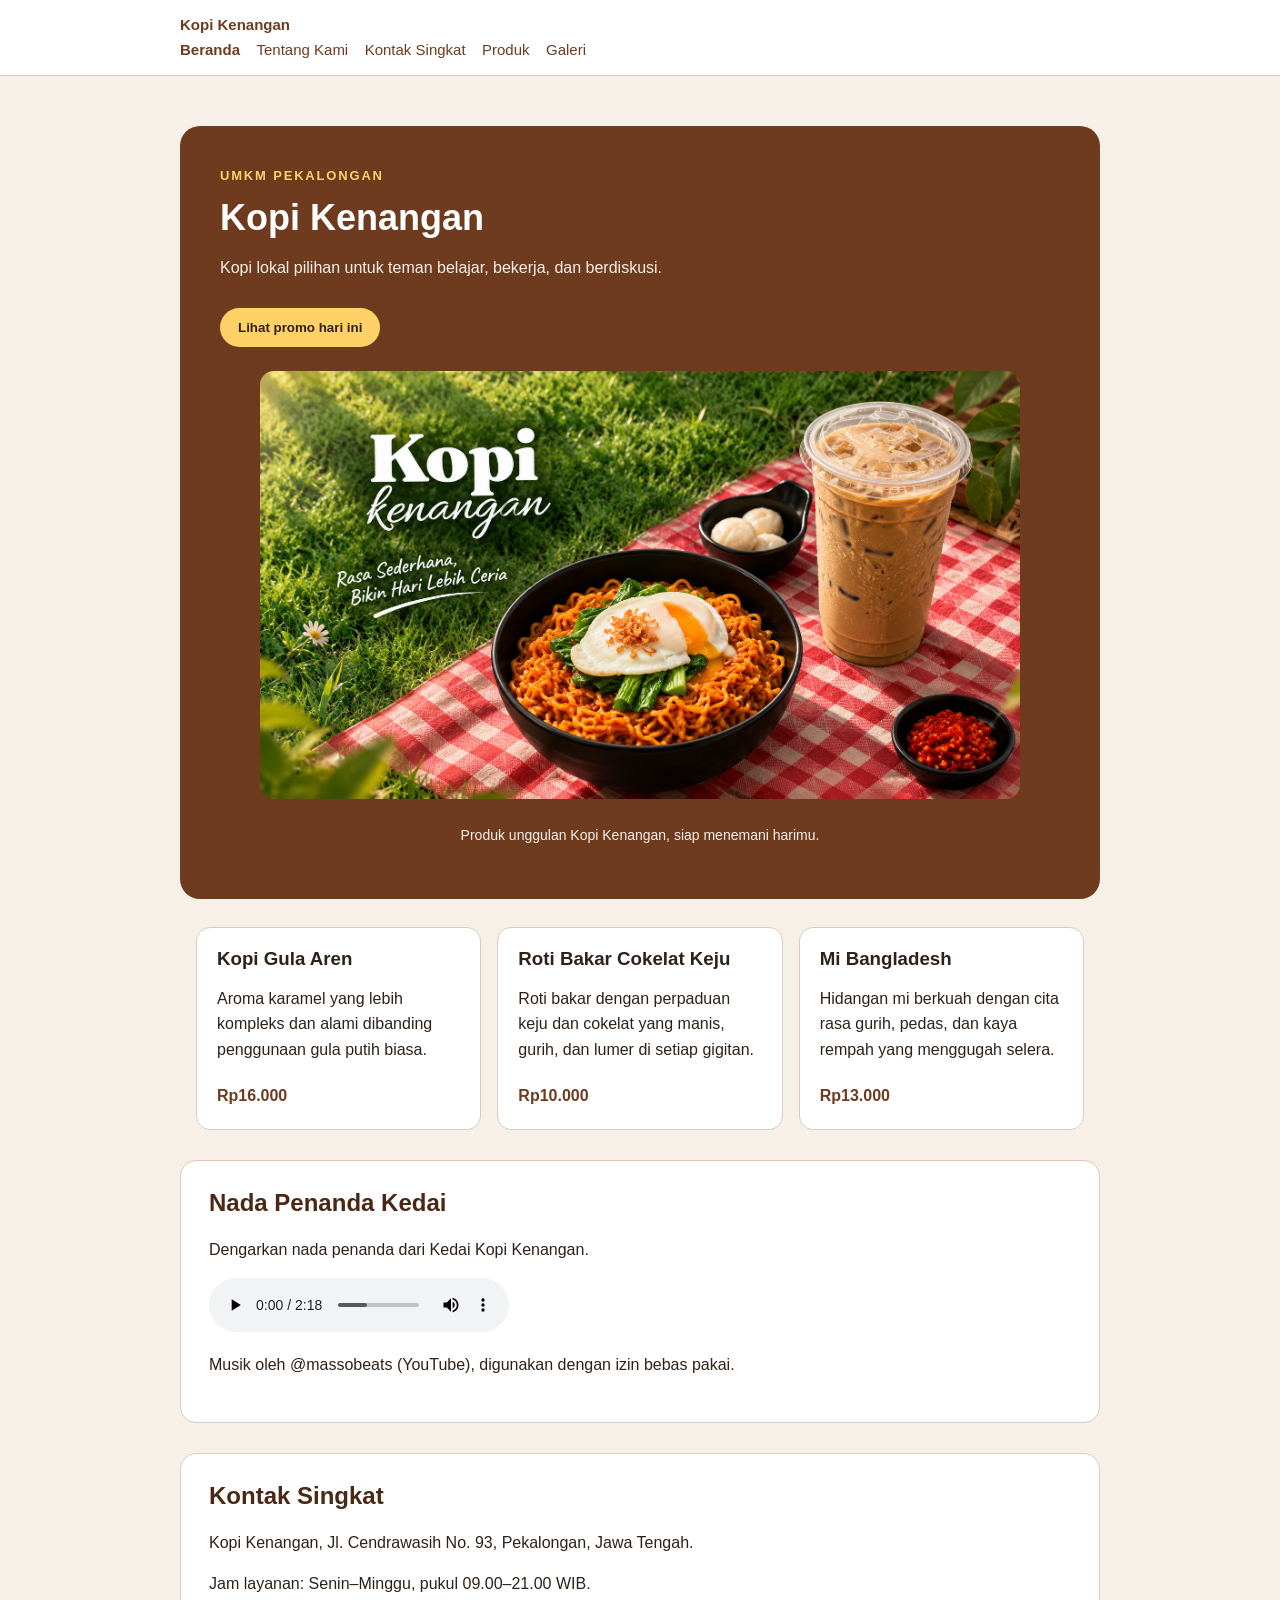
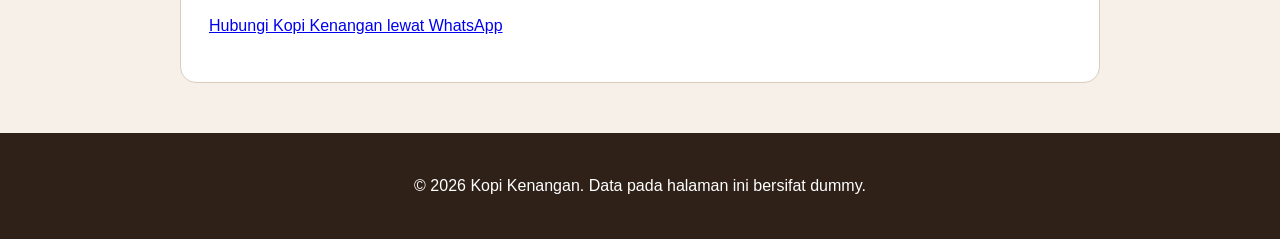
==== index.html @ 6d95e472 "update website" ====
<!DOCTYPE html>
<html lang="id">
<head>
    <meta charset="utf-8" />
    <meta name="viewport" content="width=device-width, initial-scale=1" />
    <title>Kopi Kenangan - Website UMKM</title>
    <link rel="stylesheet" href="css/style.css" />
</head>
<body>
    <a class="skip-link" href="#konten">Lewati ke konten utama</a>
    <header class="site-header">
        <nav class="nav" aria-label="Navigasi utama">
            <a class="brand" href="index.html">Kopi Kenangan</a>
            <ul>
                <li><a aria-current="page" href="index.html">Beranda</a></li>
                <li><a href="tentang.html">Tentang Kami</a></li>
                 <li><a href="#kontak">Kontak Singkat</a></li>
                <li><a href="produk.html">Produk</a></li>
                <li><a href="galeri.html">Galeri</a></li>
            </ul>
        </nav>
    </header>
    <main id="konten" class="page">
        <section class="hero" aria-labelledby="hero-title">
            <p class="eyebrow">UMKM Pekalongan</p>
            <h1 id="hero-title">Kopi Kenangan</h1>
            <p>Kopi lokal pilihan untuk teman belajar, bekerja, dan berdiskusi.</p>
            <button id="promoButton" type="button">Lihat promo hari ini</button>
            <figure>
                <img src="assets/images/etalase.png" alt="Mi Bangladesh dengan telur, kerupuk, dan es kopi Kenangan disajikan di atas tikar piknik" />
                <figcaption>Produk unggulan Kopi Kenangan, siap menemani harimu.</figcaption>
            </figure>
        </section>

        <div class="product-list">
            <article class="product-card">
                <h3>Kopi Gula Aren</h3>
                <p>Aroma karamel yang lebih kompleks dan alami dibanding penggunaan gula putih biasa.</p>
                <p class="price">Rp16.000</p>
            </article>
            <article class="product-card">
                <h3>Roti Bakar Cokelat Keju</h3>
                <p>Roti bakar dengan perpaduan keju dan cokelat yang manis, gurih, dan lumer di setiap gigitan.</p>
                <p class="price">Rp10.000</p>
            </article>
            <article class="product-card">
                <h3>Mi Bangladesh</h3>
                <p>Hidangan mi berkuah dengan cita rasa gurih, pedas, dan kaya rempah yang menggugah selera.</p>
                <p class="price">Rp13.000</p>
            </article>
        </div>
        <section aria-labelledby="audio-title">
    <h2 id="audio-title">Nada Penanda Kedai</h2>
    <p id="audio-note">Dengarkan nada penanda dari Kedai Kopi Kenangan.</p>
    <audio controls loop aria-describedby="audio-note">
        <source src="assets/audio/sound.mp3" type="audio/mpeg">
        Browser Anda tidak mendukung pemutar audio.
    </audio>
    <p class="audio-credit">Musik oleh @massobeats (YouTube), digunakan dengan izin bebas pakai.</p>
</section>

        <section id="kontak" aria-labelledby="kontak-title">
            <h2 id="kontak-title">Kontak Singkat</h2>
            <p>Kopi Kenangan, Jl. Cendrawasih No. 93, Pekalongan, Jawa Tengah.</p>
            <p>Jam layanan: Senin–Minggu, pukul 09.00–21.00 WIB.</p>
            <p>
                <a href="https://wa.me/6289508997130">Hubungi Kopi Kenangan lewat WhatsApp</a>
            </p>
        </section>
    </main>
    <footer class="site-footer">
        <p>&copy; 2026 Kopi Kenangan. Data pada halaman ini bersifat dummy.</p>
    </footer>
    <script src="js/script.js"></script>
</body>
</html>
---- css/style.css ----
body {
    margin: 0;
    color: #2f2118;
    background: #f6f0e8;
    font-family: Arial, sans-serif;
}

/* HEADER */
.site-header { padding: 16px 20px; background: white; border-bottom: 1px solid #dccbbc; }

.nav { max-width: 920px; margin: 0 auto; }

.brand { display: inline-block; margin-bottom: 8px; color: #4b2715; font-weight: 800; text-decoration: none; }

.nav ul { padding: 0; margin: 0; list-style: none; }

.nav li { display: inline-block; margin-right: 12px; }

.nav a {
    color: #6f3b1f;
    font-size: 15px;
    text-decoration: none;
    transition: color 0.2s ease;
}

.nav a:hover {
    text-decoration: underline;
}

.nav a[aria-current="page"] { font-weight: 800; }

/* KONTEN */
.page {
    max-width: 920px;
    margin: 0 auto;
    padding: 50px 24px;
}

/* JUDUL */
.eyebrow {
    margin: 0 0 10px;
    color: #6f3b1f;
    font-size: 13px;
    font-weight: 700;
    letter-spacing: 0.14em;
    text-transform: uppercase;
}

h1 {
    margin: 0 0 16px;
    color: #2f2118;
    font-size: 36px;
}

h2 {
    margin-top: 0;
    color: #4b2715;
    font-size: 24px;
}

p {
    line-height: 1.6;
}

/* GAMBAR */
.page img {
    display: block;
    width: 100%;
    max-width: 100%;
    height: auto;
    aspect-ratio: 16 / 9;
    object-fit: cover;
    object-position: center;
    margin: 28px 0;
    border-radius: 16px;
}

/* SECTION LANGSUNG DI DALAM .page (Nilai, Owner, Kontak Singkat, Kategori, Menu Baru, Daftar Harga)
   :not(.hero) supaya tidak menimpa section.hero yang butuh background coklat */
.page > section:not(.hero) {
    padding: 28px;
    margin-top: 30px;
    background: white;
    border: 1px solid #dccbbc;
    border-radius: 16px;
}

.page > section:not(.hero) ul {
    padding-left: 22px;
    margin-bottom: 0;
}

.page > section:not(.hero) li {
    margin-bottom: 10px;
}

/* TABEL PRODUK */
table {
    width: 100%;
    border-collapse: collapse;
    margin-top: 16px;
}

caption {
    margin-bottom: 10px;
    color: #6f3b1f;
    font-weight: 700;
    text-align: left;
}

th,
td {
    padding: 10px 12px;
    text-align: left;
    border-bottom: 1px solid #dccbbc;
}

thead th {
    color: #4b2715;
    font-size: 14px;
    text-transform: uppercase;
    letter-spacing: 0.04em;
}

tbody th {
    color: #2f2118;
    font-weight: 700;
}

/* SKIP LINK */
.skip-link { position: absolute; left: -9999px; padding: 8px 12px; color: white; background: #2f2118; }

.skip-link:focus { top: 8px; left: 8px; }

/* FOCUS */
a:focus-visible,
button:focus-visible { outline: 3px solid #2563eb; outline-offset: 3px; }

/* FOOTER */
.site-footer { padding: 24px 20px; color: white; text-align: center; background: #2f2118; }

/* PRODUK DI BERANDA */
.product-list {
    display: table;
    width: 100%;
    margin-top: 28px;
    border-spacing: 16px 0;
}

.product-card {
    position: relative;
    display: table-cell;
    width: 33%;
    vertical-align: top;
    padding: 20px 20px 50px;
    background: white;
    border: 1px solid #dccbbc;
    border-radius: 14px;
    transition: transform 0.2s ease, box-shadow 0.2s ease;
}

.product-card:hover {
    transform: translateY(-4px);
    box-shadow: 0 8px 16px rgba(0, 0, 0, 0.08);
}

.product-card h3 {
    margin: 0 0 8px;
}

.product-card .price {
    position: absolute;
    left: 20px;
    bottom: 20px;
    margin: 0;
    color: #6f3b1f;
    font-weight: 700;
}

/* GALERI */
.gallery-list {
    display: table;
    width: 100%;
    margin-top: 20px;
    border-spacing: 16px 0;
}

.media-card {
    display: table-cell;
    width: 50%;
    vertical-align: top;
    margin: 0;
    padding: 16px;
    background: white;
    border: 1px solid #dccbbc;
    border-radius: 14px;
}

.media-card img {
    margin: 0 0 12px;
}

.media-card figcaption {
    color: #4b2715;
    font-size: 14px;
    line-height: 1.5;
}

/* HERO */
.hero {
    padding: 40px;
    color: white;
    background: #6f3b1f;
    border-radius: 20px;
}

.hero .eyebrow {
    color: #ffd166;
}

.hero h1 {
    color: white;
}

.hero p {
    color: #f6f0e8;
}

.hero img {
    width: 100%;
    height: auto;
    margin-top: 24px;
    border-radius: 14px;
    object-fit: contain;
}

.hero figcaption {
    margin-top: 8px;
    color: #f6f0e8;
    font-size: 14px;
    text-align: center;
}

.hero button {
    margin-top: 12px;
    padding: 12px 18px;
    color: #2f2118;
    font-weight: 700;
    cursor: pointer;
    background: #ffd166;
    border: 0;
    border-radius: 999px;
    transition: background-color 0.2s ease, transform 0.15s ease;
}

.hero button:hover {
    background-color: #ffc233;
    transform: scale(1.03);
}
.table-wrap {
    overflow-x: auto;
}
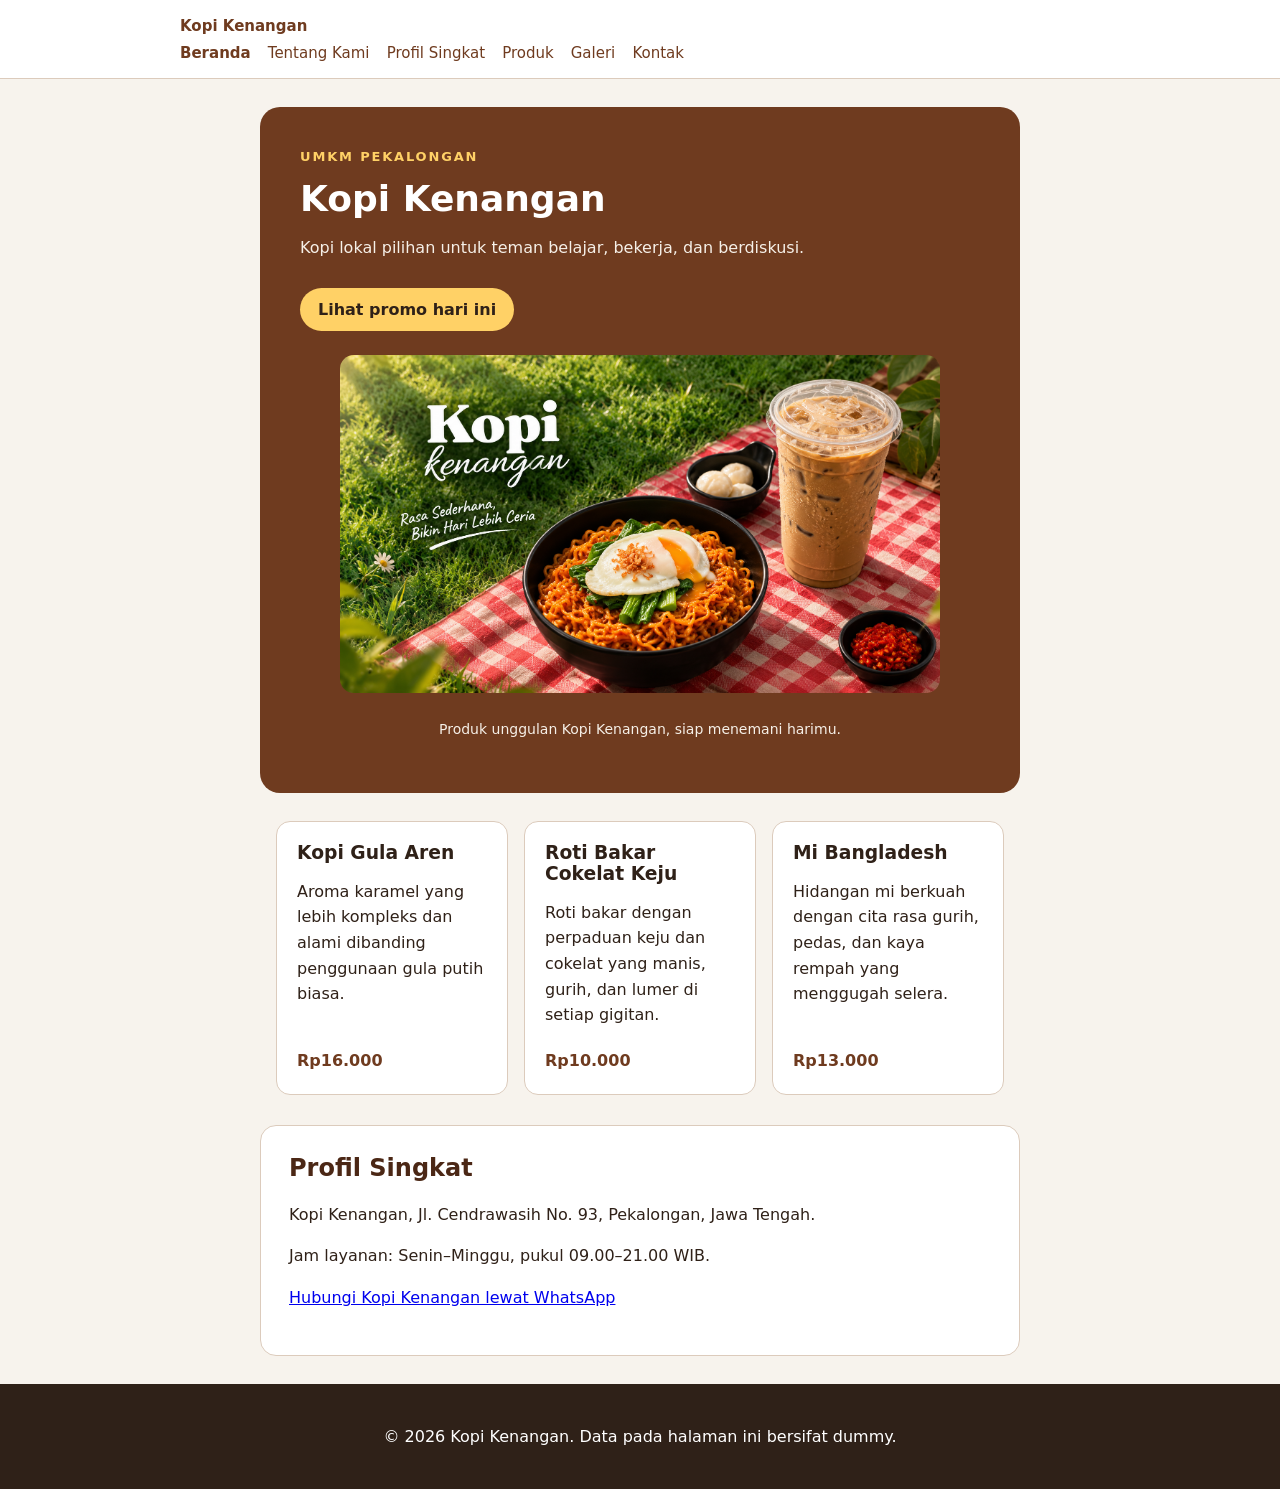
==== commit f8be9c37: "feat: tambah form kontak aksesibel dan preview" ====
--- a/index.html
+++ b/index.html
@@ -14,9 +14,10 @@
             <ul>
                 <li><a aria-current="page" href="index.html">Beranda</a></li>
                 <li><a href="tentang.html">Tentang Kami</a></li>
-                 <li><a href="#kontak">Kontak Singkat</a></li>
+                 <li><a href="#profil">Profil Singkat</a></li>
                 <li><a href="produk.html">Produk</a></li>
                 <li><a href="galeri.html">Galeri</a></li>
+                <li><a href="kontak.html">Kontak</a></li>
             </ul>
         </nav>
     </header>
@@ -49,18 +50,10 @@
                 <p class="price">Rp13.000</p>
             </article>
         </div>
-        <section aria-labelledby="audio-title">
-    <h2 id="audio-title">Nada Penanda Kedai</h2>
-    <p id="audio-note">Dengarkan nada penanda dari Kedai Kopi Kenangan.</p>
-    <audio controls loop aria-describedby="audio-note">
-        <source src="assets/audio/sound.mp3" type="audio/mpeg">
-        Browser Anda tidak mendukung pemutar audio.
-    </audio>
-    <p class="audio-credit">Musik oleh @massobeats (YouTube), digunakan dengan izin bebas pakai.</p>
-</section>
+        
 
-        <section id="kontak" aria-labelledby="kontak-title">
-            <h2 id="kontak-title">Kontak Singkat</h2>
+        <section id="profil" aria-labelledby="profil-title">
+            <h2 id="profil-title">Profil Singkat</h2>
             <p>Kopi Kenangan, Jl. Cendrawasih No. 93, Pekalongan, Jawa Tengah.</p>
             <p>Jam layanan: Senin–Minggu, pukul 09.00–21.00 WIB.</p>
             <p>
--- a/css/style.css
+++ b/css/style.css
@@ -259,4 +259,101 @@
 }
 .table-wrap {
     overflow-x: auto;
+}
+.field { margin-bottom: 16px; }
+.field label { display: block; margin-bottom: 6px; }
+fieldset { margin: 0 0 16px; }
+#preview-form { padding: 16px; white-space: pre-wrap; background: white; border: 1px solid #dccbbc; }
+body {
+  margin: 0;
+  background: #f7f3ed;
+  color: #2f2118;
+  font-family: system-ui, -apple-system, BlinkMacSystemFont, "Segoe UI", sans-serif;
+}
+
+.page {
+  max-width: 760px;
+  margin: 0 auto;
+  padding: 28px 20px;
+}
+
+#form-kontak {
+  background-color: #ffffff;
+  border: 1px solid #e0d5c7;
+  border-radius: 12px;
+  padding: 24px;
+  max-width: 640px;
+}
+
+
+.field input,
+.field select,
+.field textarea {
+  border: 1px solid #c9b8a3;
+  border-radius: 8px;
+  padding: 8px 12px;
+  width: 100%;
+  box-sizing: border-box;
+}
+
+fieldset {
+  border: 1px solid #c9b8a3;
+  border-radius: 8px;
+  padding: 16px;
+  margin-bottom: 16px;
+}
+
+legend {
+  padding: 0 8px;
+  font-weight: bold;
+  color: #6b3f21;
+}
+
+
+section[aria-labelledby="preview-title"] {
+  background-color: #ffffff;
+  border: 1px solid #e0d5c7;
+  border-radius: 12px;
+  padding: 24px;
+  margin-top: 24px;
+  max-width: 640px;
+}
+
+form,
+pre {
+  background: white;
+  border: 1px solid #ead8c3;
+  border-radius: 16px;
+  padding: 18px;
+}
+
+.field {
+  display: grid;
+  gap: 6px;
+  margin-bottom: 14px;
+}
+
+label,
+legend {
+  font-weight: 700;
+}
+
+input,
+select,
+textarea,
+button {
+  font: inherit;
+  padding: 10px;
+}
+
+fieldset {
+  display: grid;
+  gap: 8px;
+  margin: 0 0 14px;
+  border: 1px solid #ead8c3;
+  border-radius: 12px;
+}
+
+button {
+  cursor: pointer;
 }
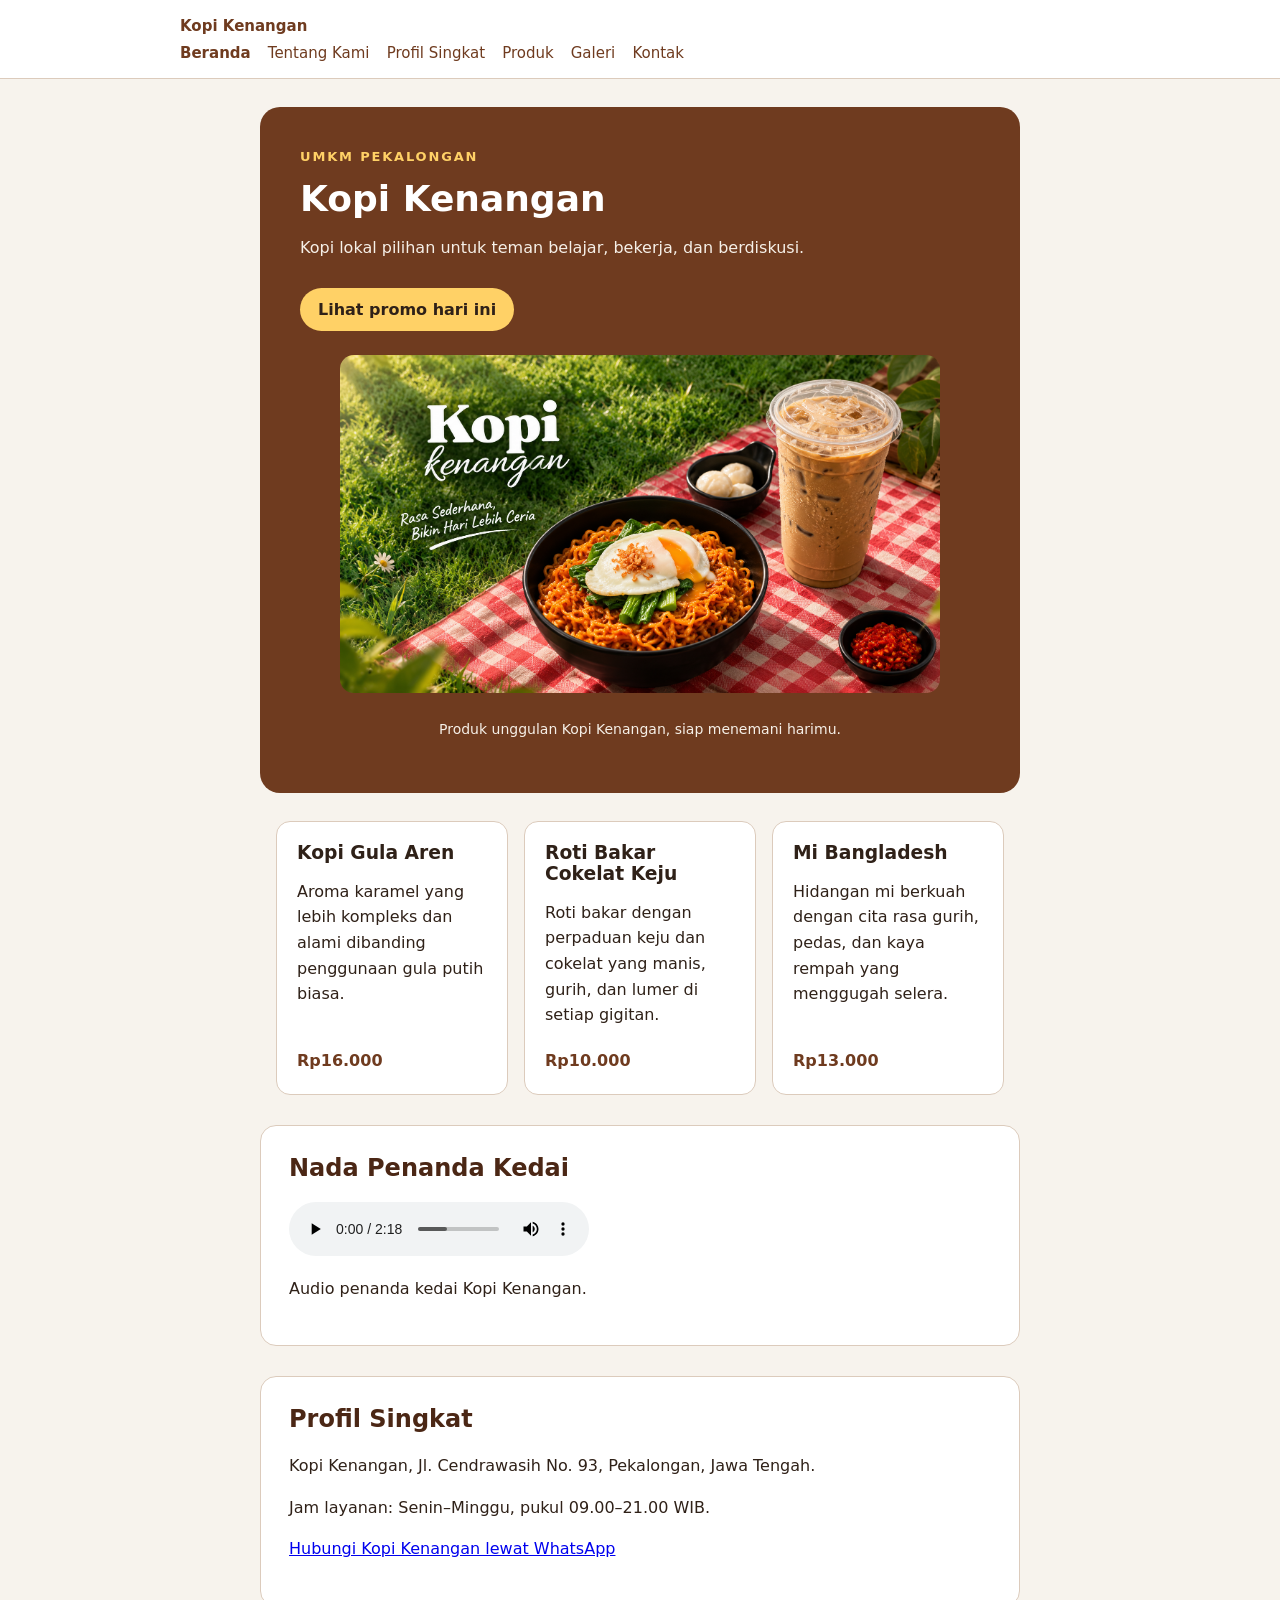
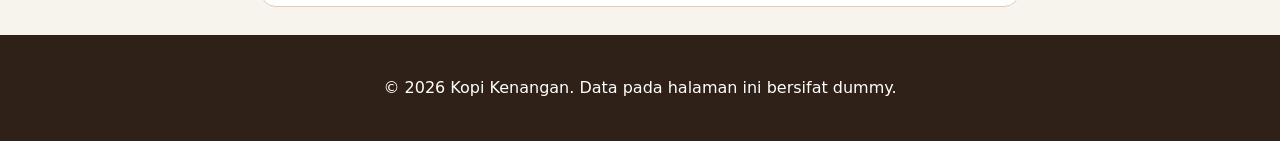
==== commit d7ecdbf0: "P04: tambah field WhatsApp, fieldset waktu kontak, dan preview form kontak" ====
--- a/index.html
+++ b/index.html
@@ -51,6 +51,15 @@
             </article>
         </div>
         
+        <section aria-labelledby="audio-title">
+  <h2 id="audio-title">Nada Penanda Kedai</h2>
+
+  <audio controls aria-describedby="audio-note">
+    <source src="assets/audio/sound.mp3" type="audio/mpeg">
+  </audio>
+
+  <p id="audio-note">Audio penanda kedai Kopi Kenangan.</p>
+</section>
 
         <section id="profil" aria-labelledby="profil-title">
             <h2 id="profil-title">Profil Singkat</h2>
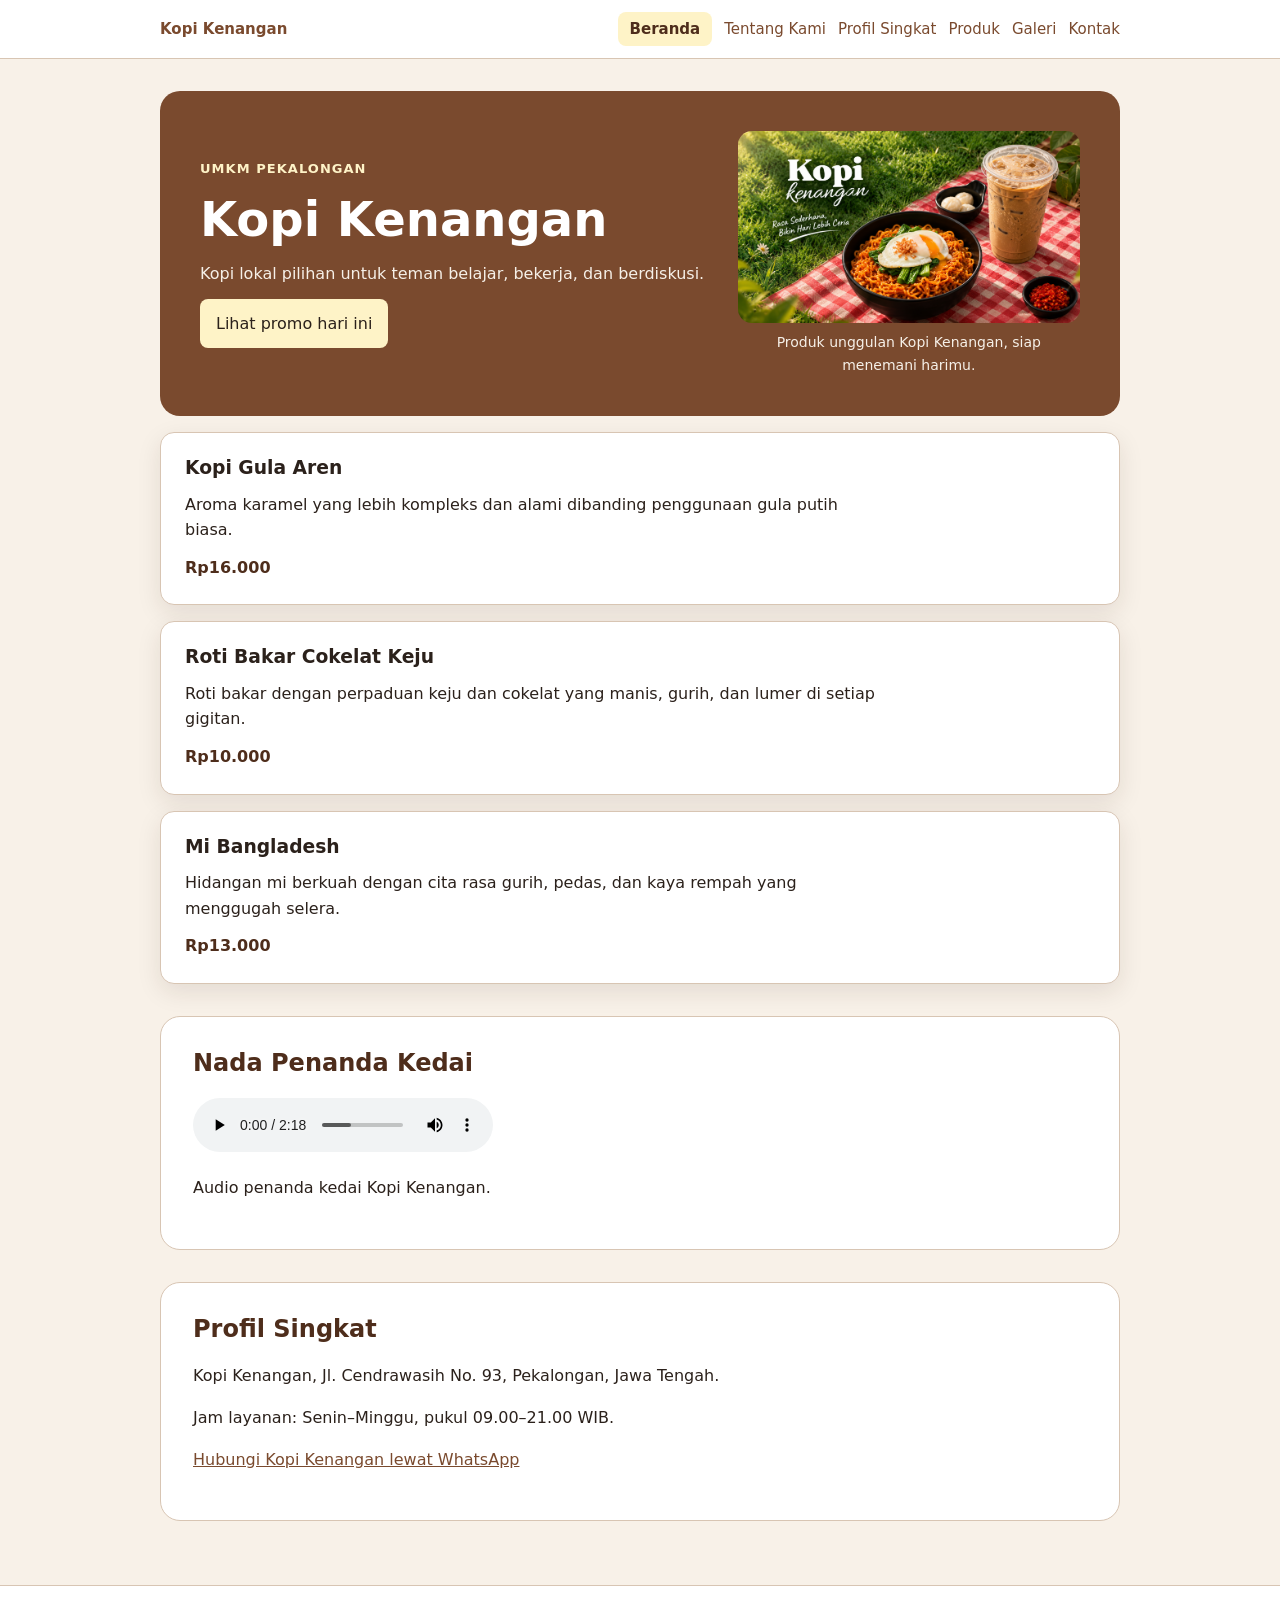
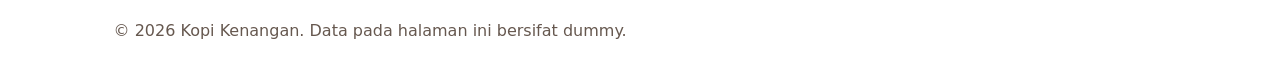
==== commit 0129ff44: "feat: bangun layout flexbox dan grid" ====
--- a/index.html
+++ b/index.html
@@ -22,16 +22,18 @@
         </nav>
     </header>
     <main id="konten" class="page">
-        <section class="hero" aria-labelledby="hero-title">
-            <p class="eyebrow">UMKM Pekalongan</p>
-            <h1 id="hero-title">Kopi Kenangan</h1>
-            <p>Kopi lokal pilihan untuk teman belajar, bekerja, dan berdiskusi.</p>
-            <button id="promoButton" type="button">Lihat promo hari ini</button>
-            <figure>
-                <img src="assets/images/etalase.png" alt="Mi Bangladesh dengan telur, kerupuk, dan es kopi Kenangan disajikan di atas tikar piknik" />
-                <figcaption>Produk unggulan Kopi Kenangan, siap menemani harimu.</figcaption>
-            </figure>
-        </section>
+       <section class="hero" aria-labelledby="hero-title">
+    <div class="hero-content">
+        <p class="eyebrow">UMKM Pekalongan</p>
+        <h1 id="hero-title">Kopi Kenangan</h1>
+        <p>Kopi lokal pilihan untuk teman belajar, bekerja, dan berdiskusi.</p>
+        <button id="promoButton" type="button">Lihat promo hari ini</button>
+    </div>
+    <figure class="hero-figure">
+        <img src="assets/images/etalase.png" alt="Mi Bangladesh dengan telur, kerupuk, dan es kopi Kenangan disajikan di atas tikar piknik" />
+        <figcaption>Produk unggulan Kopi Kenangan, siap menemani harimu.</figcaption>
+    </figure>
+</section>
 
         <div class="product-list">
             <article class="product-card">
--- a/css/style.css
+++ b/css/style.css
@@ -1,341 +1,506 @@
+:root {
+  --color-primary: #7a4a2e;
+  --color-primary-strong: #4e2d1b;
+  --color-text: #2b211b;
+  --color-muted: #66584f;
+  --color-surface: #ffffff;
+  --color-surface-soft: #f8f1e8;
+  --color-border: #d8c5b3;
+  --color-focus: #1459c7;
+  --color-accent: #fef3c7;
+  --color-accent-strong: #fde68a;
+
+  --space-1: 0.5rem;
+  --space-2: 0.75rem;
+  --space-3: 1rem;
+  --space-4: 1.5rem;
+  --space-5: 2rem;
+  --space-6: 2.5rem;
+
+  --radius-sm: 0.5rem;
+  --radius-md: 0.875rem;
+  --radius-lg: 1.25rem;
+
+  --shadow-card: 0 0.5rem 1.5rem rgb(47 33 24 / 0.1);
+}
+
+*,
+*::before,
+*::after {
+  box-sizing: border-box;
+}
+
+html {
+  color-scheme: light;
+}
+
 body {
-    margin: 0;
-    color: #2f2118;
-    background: #f6f0e8;
-    font-family: Arial, sans-serif;
-}
-
-/* HEADER */
-.site-header { padding: 16px 20px; background: white; border-bottom: 1px solid #dccbbc; }
-
-.nav { max-width: 920px; margin: 0 auto; }
-
-.brand { display: inline-block; margin-bottom: 8px; color: #4b2715; font-weight: 800; text-decoration: none; }
-
-.nav ul { padding: 0; margin: 0; list-style: none; }
-
-.nav li { display: inline-block; margin-right: 12px; }
+  margin: 0;
+  color: var(--color-text);
+  background: var(--color-surface-soft);
+  font-family: system-ui, -apple-system, BlinkMacSystemFont, "Segoe UI", sans-serif;
+  font-size: 1rem;
+  line-height: 1.6;
+}
+
+img {
+  max-width: 100%;
+  height: auto;
+}
+
+a {
+  color: var(--color-primary);
+}
+
+a:hover {
+  color: var(--color-primary-strong);
+}
+
+.site-header,
+.site-footer {
+  padding: var(--space-3) var(--space-4);
+  background: var(--color-surface);
+  border-bottom: 1px solid var(--color-border);
+}
+
+.site-footer {
+  margin-top: var(--space-5);
+  color: var(--color-muted);
+  text-align: center;
+  border-top: 1px solid var(--color-border);
+  border-bottom: 0;
+}
+
+.nav,
+.page {
+  width: min(100% - 2rem, 60rem);
+  margin-inline: auto;
+}
+
+/* ===== P06 Flexbox 1: navigasi (brand + daftar tautan) ===== */
+.nav {
+  display: flex;
+  gap: var(--space-3);
+  align-items: center;
+  justify-content: space-between;
+}
+
+.brand {
+  display: inline-block;
+  margin-bottom: 0;
+  color: var(--color-text);
+  font-weight: 800;
+  text-decoration: none;
+}
+
+/* ===== P06 Flexbox 2: daftar tautan navigasi ===== */
+.nav ul {
+  display: flex;
+  gap: var(--space-2);
+  flex-wrap: wrap;
+  padding: 0;
+  margin: 0;
+  list-style: none;
+}
+
+.nav li {
+  margin: 0;
+}
 
 .nav a {
-    color: #6f3b1f;
-    font-size: 15px;
-    text-decoration: none;
-    transition: color 0.2s ease;
+  color: var(--color-primary);
+  font-size: 15px;
+  text-decoration: none;
 }
 
 .nav a:hover {
-    text-decoration: underline;
-}
-
-.nav a[aria-current="page"] { font-weight: 800; }
-
-/* KONTEN */
+  text-decoration: underline;
+}
+
+.nav a[aria-current="page"] {
+  padding: var(--space-1) var(--space-2);
+  color: var(--color-primary-strong);
+  font-weight: 700;
+  text-decoration: none;
+  background: var(--color-accent);
+  border-radius: var(--radius-sm);
+}
+
 .page {
-    max-width: 920px;
-    margin: 0 auto;
-    padding: 50px 24px;
-}
-
-/* JUDUL */
+  padding-block: var(--space-5);
+}
+
+/* ===== P06 Grid: hero (teks + gambar) ===== */
+.hero {
+  display: grid;
+  grid-template-columns: 1.2fr 0.8fr;
+  gap: var(--space-4);
+  align-items: center;
+  padding: var(--space-6);
+  color: var(--color-surface);
+  background: var(--color-primary);
+  border-radius: var(--radius-lg);
+}
+
+/* ===== P06 Flexbox 3: isi teks hero ===== */
+.hero-content {
+  display: flex;
+  flex-direction: column;
+  align-items: flex-start;
+  gap: var(--space-2);
+}
+
+/* hero tanpa gambar: teks memenuhi lebar */
+.hero-content:only-child {
+  grid-column: 1 / -1;
+}
+
+.hero-image {
+  width: 100%;
+  border-radius: var(--radius-md);
+}
+
+h1,
+h2,
+h3 {
+  line-height: 1.2;
+  text-wrap: balance;
+}
+
+h1 {
+  margin: 0 0 16px;
+  color: var(--color-text);
+  font-size: clamp(2rem, 6vw, 3rem);
+}
+
+h2 {
+  margin-top: 0;
+  color: var(--color-primary-strong);
+  font-size: 24px;
+}
+
+p,
+li {
+  max-width: 68ch;
+}
+
+p {
+  line-height: 1.6;
+}
+
 .eyebrow {
-    margin: 0 0 10px;
-    color: #6f3b1f;
-    font-size: 13px;
-    font-weight: 700;
-    letter-spacing: 0.14em;
-    text-transform: uppercase;
-}
-
-h1 {
-    margin: 0 0 16px;
-    color: #2f2118;
-    font-size: 36px;
-}
-
-h2 {
-    margin-top: 0;
-    color: #4b2715;
-    font-size: 24px;
-}
-
-p {
-    line-height: 1.6;
-}
-
-/* GAMBAR */
+  margin: 0 0 10px;
+  color: var(--color-primary);
+  font-size: 13px;
+  font-weight: 800;
+  letter-spacing: 0.08em;
+  text-transform: uppercase;
+}
+
+.hero .eyebrow {
+  color: #fef3c7;
+}
+
+.hero h1 {
+  margin: 0;
+  color: var(--color-surface);
+}
+
+.hero p {
+  margin: 0;
+  color: #f6f0e8;
+}
+
 .page img {
-    display: block;
-    width: 100%;
-    max-width: 100%;
-    height: auto;
-    aspect-ratio: 16 / 9;
-    object-fit: cover;
-    object-position: center;
-    margin: 28px 0;
-    border-radius: 16px;
-}
-
-/* SECTION LANGSUNG DI DALAM .page (Nilai, Owner, Kontak Singkat, Kategori, Menu Baru, Daftar Harga)
-   :not(.hero) supaya tidak menimpa section.hero yang butuh background coklat */
+  display: block;
+  width: 100%;
+  max-width: 100%;
+  height: auto;
+  aspect-ratio: 16 / 9;
+  object-fit: cover;
+  object-position: center;
+  margin: 28px 0;
+  border-radius: 16px;
+}
+
+.hero img {
+  width: 100%;
+  height: auto;
+  margin: 0; /* jarak diatur gap Grid */
+  aspect-ratio: auto;
+  border-radius: 14px;
+  object-fit: contain;
+}
+
+.hero figure {
+  margin: 0;
+  align-self: center;
+}
+
+.hero figcaption {
+  margin-top: 8px;
+  color: #f6f0e8;
+  font-size: 14px;
+  text-align: center;
+}
+
 .page > section:not(.hero) {
-    padding: 28px;
-    margin-top: 30px;
-    background: white;
-    border: 1px solid #dccbbc;
-    border-radius: 16px;
+  padding: var(--space-5);
+  margin-top: var(--space-5);
+  background: var(--color-surface);
+  border: 1px solid var(--color-border);
+  border-radius: var(--radius-lg);
 }
 
 .page > section:not(.hero) ul {
-    padding-left: 22px;
-    margin-bottom: 0;
+  padding-left: 22px;
+  margin-bottom: 0;
 }
 
 .page > section:not(.hero) li {
-    margin-bottom: 10px;
-}
-
-/* TABEL PRODUK */
+  margin-bottom: 10px;
+}
+
+.product-card,
+.media-card,
+table,
+form {
+  margin-block: var(--space-3);
+  padding: var(--space-3);
+  background: var(--color-surface);
+  border: 1px solid var(--color-border);
+  border-radius: var(--radius-md);
+  box-shadow: var(--shadow-card);
+}
+
+figure {
+  margin-inline: 0;
+}
+
+figcaption,
+caption {
+  color: var(--color-muted);
+}
+
 table {
-    width: 100%;
-    border-collapse: collapse;
-    margin-top: 16px;
+  width: 100%;
+  border-collapse: collapse;
+  border-radius: 0;
 }
 
 caption {
-    margin-bottom: 10px;
-    color: #6f3b1f;
-    font-weight: 700;
-    text-align: left;
+  margin-bottom: var(--space-2);
+  font-weight: 700;
+  text-align: left;
 }
 
 th,
 td {
-    padding: 10px 12px;
-    text-align: left;
-    border-bottom: 1px solid #dccbbc;
-}
-
-thead th {
-    color: #4b2715;
-    font-size: 14px;
-    text-transform: uppercase;
-    letter-spacing: 0.04em;
-}
-
-tbody th {
-    color: #2f2118;
-    font-weight: 700;
-}
-
-/* SKIP LINK */
-.skip-link { position: absolute; left: -9999px; padding: 8px 12px; color: white; background: #2f2118; }
-
-.skip-link:focus { top: 8px; left: 8px; }
-
-/* FOCUS */
-a:focus-visible,
-button:focus-visible { outline: 3px solid #2563eb; outline-offset: 3px; }
-
-/* FOOTER */
-.site-footer { padding: 24px 20px; color: white; text-align: center; background: #2f2118; }
-
-/* PRODUK DI BERANDA */
-.product-list {
-    display: table;
-    width: 100%;
-    margin-top: 28px;
-    border-spacing: 16px 0;
-}
-
+  padding: var(--space-2);
+  text-align: left;
+  border: 1px solid var(--color-border);
+}
+
+th {
+  background: var(--color-surface-soft);
+}
+
+/* ===== P06 Grid: kartu produk dan galeri ===== */
+.product-grid,
+.gallery-grid {
+  display: grid;
+  grid-template-columns: repeat(3, minmax(0, 1fr));
+  gap: var(--space-3);
+  margin-top: var(--space-4);
+}
+
+.gallery-grid {
+  grid-template-columns: repeat(2, minmax(0, 1fr));
+}
+
+/* spacing antar kartu hanya dari gap */
+.product-grid .product-card,
+.gallery-grid .media-card {
+  margin-block: 0;
+}
+
+/* ===== P06 Flexbox 4: isi kartu produk ===== */
 .product-card {
-    position: relative;
-    display: table-cell;
-    width: 33%;
-    vertical-align: top;
-    padding: 20px 20px 50px;
-    background: white;
-    border: 1px solid #dccbbc;
-    border-radius: 14px;
-    transition: transform 0.2s ease, box-shadow 0.2s ease;
-}
-
-.product-card:hover {
-    transform: translateY(-4px);
-    box-shadow: 0 8px 16px rgba(0, 0, 0, 0.08);
-}
-
-.product-card h3 {
-    margin: 0 0 8px;
+  display: flex;
+  flex-direction: column;
+  gap: var(--space-2);
+  padding: var(--space-4);
+}
+
+.product-card h3,
+.product-card p {
+  margin: 0;
 }
 
 .product-card .price {
-    position: absolute;
-    left: 20px;
-    bottom: 20px;
-    margin: 0;
-    color: #6f3b1f;
-    font-weight: 700;
-}
-
-/* GALERI */
-.gallery-list {
-    display: table;
-    width: 100%;
-    margin-top: 20px;
-    border-spacing: 16px 0;
+  margin-top: auto;
+}
+
+.price {
+  color: var(--color-primary-strong);
+  font-weight: 800;
+}
+
+/* Badge: cukup flex item, tanpa positioning */
+.product-badge {
+  align-self: flex-start;
+  padding: 0.25rem var(--space-2);
+  color: var(--color-primary-strong);
+  font-size: 0.875rem;
+  font-weight: 800;
+  background: var(--color-accent);
+  border-radius: 999px;
+}
+
+/* ===== P06 Flexbox 5: tombol/tautan di kartu ===== */
+.card-actions {
+  display: flex;
+  gap: var(--space-2);
+  align-items: center;
+  flex-wrap: wrap;
+  margin-top: auto;
+}
+
+/* ===== P06 Flexbox 6: aksi form ===== */
+.form-actions {
+  display: flex;
+  flex-wrap: wrap;
+  gap: var(--space-2);
+  align-items: center;
 }
 
 .media-card {
-    display: table-cell;
-    width: 50%;
-    vertical-align: top;
-    margin: 0;
-    padding: 16px;
-    background: white;
-    border: 1px solid #dccbbc;
-    border-radius: 14px;
+  padding: var(--space-3);
 }
 
 .media-card img {
-    margin: 0 0 12px;
+  margin: 0 0 var(--space-2);
 }
 
 .media-card figcaption {
-    color: #4b2715;
-    font-size: 14px;
-    line-height: 1.5;
-}
-
-/* HERO */
-.hero {
-    padding: 40px;
-    color: white;
-    background: #6f3b1f;
-    border-radius: 20px;
-}
-
-.hero .eyebrow {
-    color: #ffd166;
-}
-
-.hero h1 {
-    color: white;
-}
-
-.hero p {
-    color: #f6f0e8;
-}
-
-.hero img {
-    width: 100%;
-    height: auto;
-    margin-top: 24px;
-    border-radius: 14px;
-    object-fit: contain;
-}
-
-.hero figcaption {
-    margin-top: 8px;
-    color: #f6f0e8;
-    font-size: 14px;
-    text-align: center;
+  font-size: 14px;
+  line-height: 1.5;
+}
+
+.button,
+button {
+  display: inline-block;
+  padding: var(--space-2) var(--space-3);
+  color: var(--color-surface);
+  font: inherit;
+  font-weight: 700;
+  text-decoration: none;
+  cursor: pointer;
+  background: var(--color-primary);
+  border: 0;
+  border-radius: var(--radius-sm);
+}
+
+.button:hover,
+button:hover {
+  color: var(--color-surface);
+  background: var(--color-primary-strong);
 }
 
 .hero button {
-    margin-top: 12px;
-    padding: 12px 18px;
-    color: #2f2118;
-    font-weight: 700;
-    cursor: pointer;
-    background: #ffd166;
-    border: 0;
-    border-radius: 999px;
-    transition: background-color 0.2s ease, transform 0.15s ease;
+  color: var(--color-text);
+  background: var(--color-accent);
 }
 
 .hero button:hover {
-    background-color: #ffc233;
-    transform: scale(1.03);
-}
+  color: var(--color-text);
+  background: var(--color-accent-strong);
+}
+
 .table-wrap {
-    overflow-x: auto;
-}
-.field { margin-bottom: 16px; }
-.field label { display: block; margin-bottom: 6px; }
-fieldset { margin: 0 0 16px; }
-#preview-form { padding: 16px; white-space: pre-wrap; background: white; border: 1px solid #dccbbc; }
-body {
-  margin: 0;
-  background: #f7f3ed;
-  color: #2f2118;
-  font-family: system-ui, -apple-system, BlinkMacSystemFont, "Segoe UI", sans-serif;
-}
-
-.page {
-  max-width: 760px;
-  margin: 0 auto;
-  padding: 28px 20px;
-}
-
-#form-kontak {
-  background-color: #ffffff;
-  border: 1px solid #e0d5c7;
-  border-radius: 12px;
-  padding: 24px;
-  max-width: 640px;
-}
-
+  overflow-x: auto;
+}
+
+.skip-link {
+  position: absolute;
+  top: -5rem;
+  left: var(--space-3);
+  padding: var(--space-2) var(--space-3);
+  color: var(--color-surface);
+  background: var(--color-text);
+}
+
+.skip-link:focus {
+  top: var(--space-3);
+}
+
+:focus-visible {
+  outline: 3px solid var(--color-focus);
+  outline-offset: 3px;
+}
+
+.field {
+  margin-bottom: var(--space-3);
+}
+
+.field label,
+legend {
+  display: block;
+  margin-bottom: var(--space-1);
+  font-weight: 700;
+}
 
 .field input,
 .field select,
 .field textarea {
-  border: 1px solid #c9b8a3;
-  border-radius: 8px;
-  padding: 8px 12px;
   width: 100%;
-  box-sizing: border-box;
+  padding: var(--space-2);
+  color: inherit;
+  font: inherit;
+  background: var(--color-surface);
+  border: 1px solid var(--color-border);
+  border-radius: var(--radius-sm);
+}
+
+input[type="radio"],
+input[type="checkbox"] {
+  width: auto;
 }
 
 fieldset {
-  border: 1px solid #c9b8a3;
-  border-radius: 8px;
-  padding: 16px;
-  margin-bottom: 16px;
-}
-
-legend {
-  padding: 0 8px;
-  font-weight: bold;
-  color: #6b3f21;
-}
-
+  margin: 0 0 var(--space-3);
+  padding: var(--space-3);
+  border: 1px solid var(--color-border);
+  border-radius: var(--radius-sm);
+}
+
+audio {
+  max-width: 100%;
+}
+
+#preview-form {
+  padding: var(--space-3);
+  white-space: pre-wrap;
+  background: var(--color-surface);
+  border: 1px solid var(--color-border);
+  border-radius: var(--radius-sm);
+}
+
+#form-kontak {
+  max-width: 640px;
+  padding: var(--space-4);
+  background: var(--color-surface);
+  border: 1px solid var(--color-border);
+  border-radius: var(--radius-md);
+}
 
 section[aria-labelledby="preview-title"] {
-  background-color: #ffffff;
-  border: 1px solid #e0d5c7;
-  border-radius: 12px;
-  padding: 24px;
-  margin-top: 24px;
   max-width: 640px;
-}
-
-form,
-pre {
-  background: white;
-  border: 1px solid #ead8c3;
-  border-radius: 16px;
-  padding: 18px;
-}
-
-.field {
-  display: grid;
-  gap: 6px;
-  margin-bottom: 14px;
-}
-
-label,
-legend {
-  font-weight: 700;
+  padding: var(--space-4);
+  margin-top: var(--space-4);
+  background: var(--color-surface);
+  border: 1px solid var(--color-border);
+  border-radius: var(--radius-md);
 }
 
 input,
@@ -343,17 +508,11 @@
 textarea,
 button {
   font: inherit;
-  padding: 10px;
-}
-
-fieldset {
-  display: grid;
-  gap: 8px;
-  margin: 0 0 14px;
-  border: 1px solid #ead8c3;
-  border-radius: 12px;
-}
-
-button {
-  cursor: pointer;
+}
+
+pre {
+  padding: 18px;
+  background: var(--color-surface);
+  border: 1px solid var(--color-border);
+  border-radius: var(--radius-md);
 }
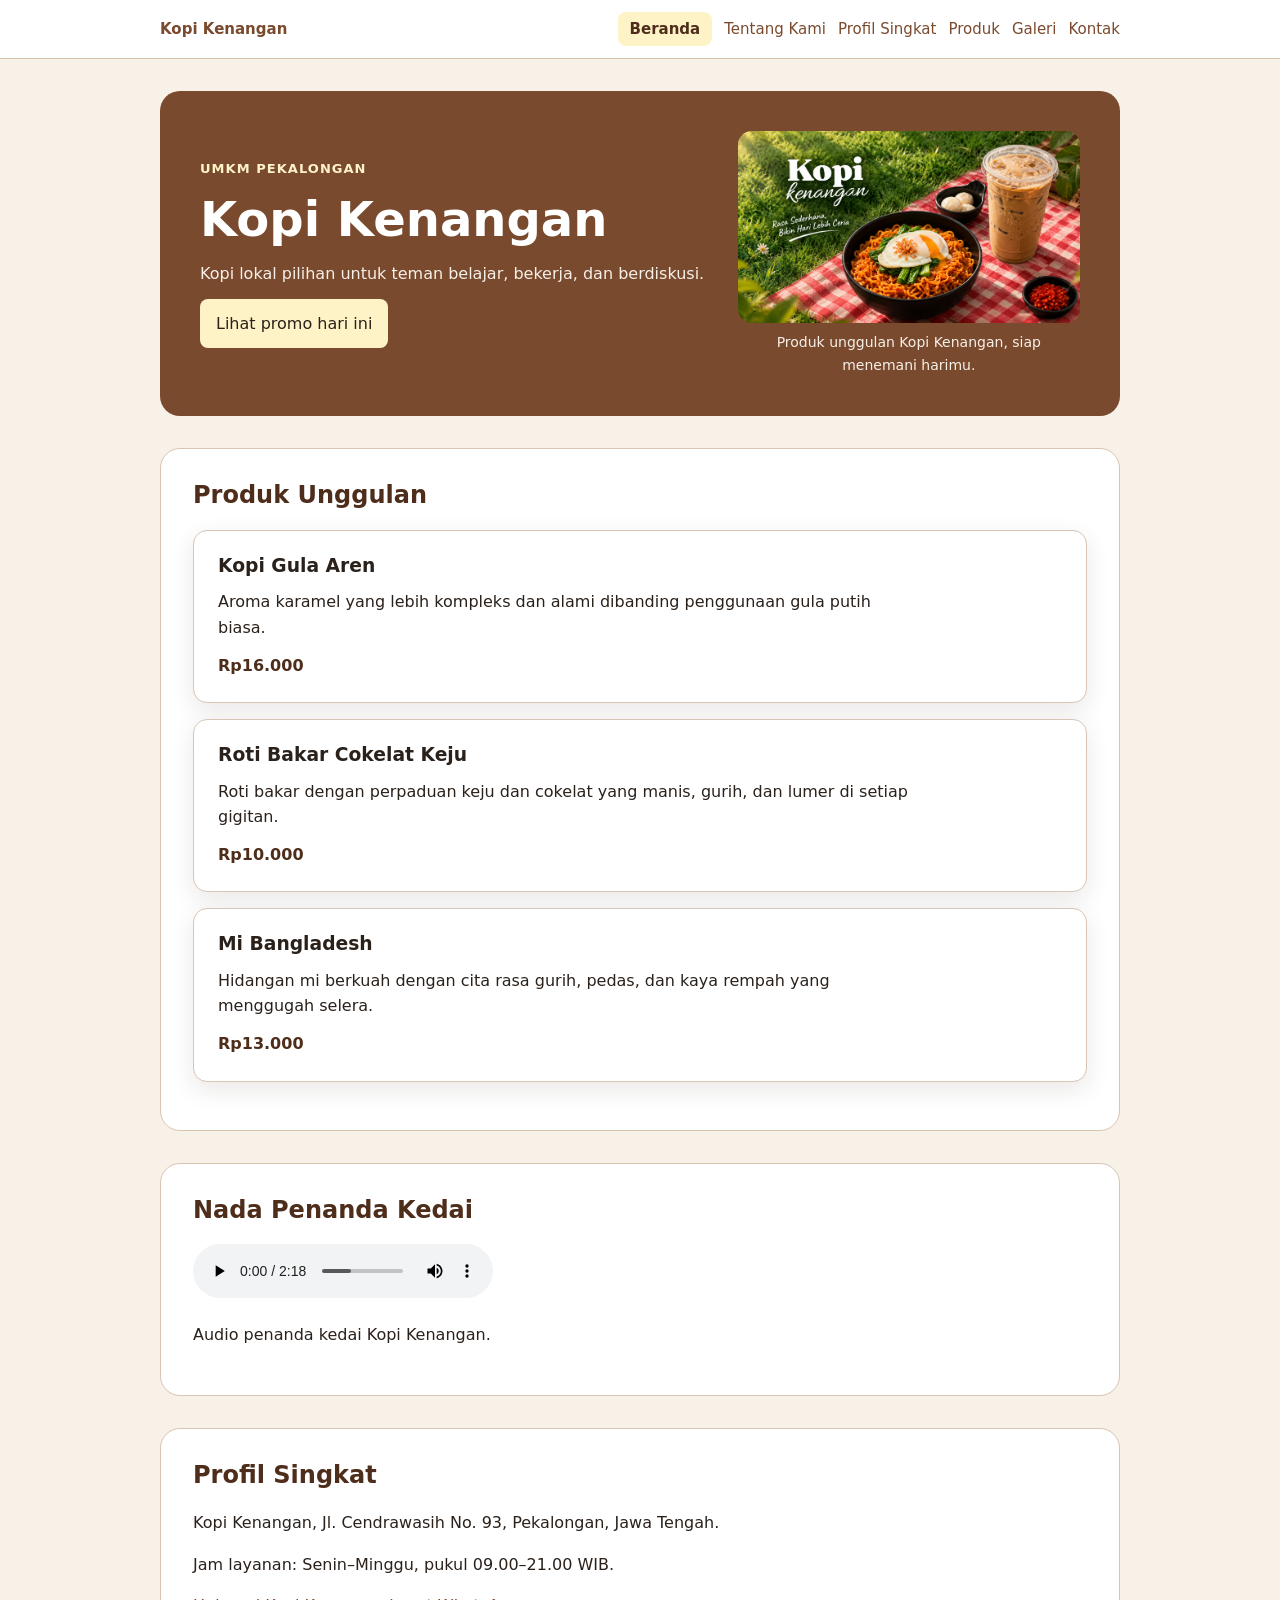
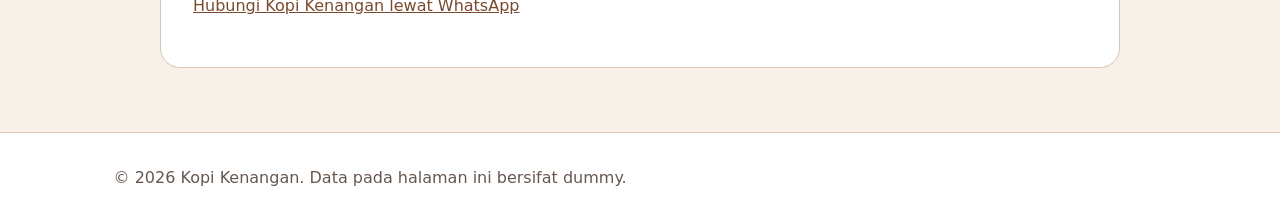
==== commit a47265fc: "feat: terapkan responsive mobile-first" ====
--- a/index.html
+++ b/index.html
@@ -1,3 +1,4 @@
+
 <!DOCTYPE html>
 <html lang="id">
 <head>
@@ -8,60 +9,76 @@
 </head>
 <body>
     <a class="skip-link" href="#konten">Lewati ke konten utama</a>
+
     <header class="site-header">
         <nav class="nav" aria-label="Navigasi utama">
             <a class="brand" href="index.html">Kopi Kenangan</a>
             <ul>
                 <li><a aria-current="page" href="index.html">Beranda</a></li>
                 <li><a href="tentang.html">Tentang Kami</a></li>
-                 <li><a href="#profil">Profil Singkat</a></li>
+                <li><a href="#profil">Profil Singkat</a></li>
                 <li><a href="produk.html">Produk</a></li>
                 <li><a href="galeri.html">Galeri</a></li>
                 <li><a href="kontak.html">Kontak</a></li>
             </ul>
         </nav>
     </header>
+
     <main id="konten" class="page">
-       <section class="hero" aria-labelledby="hero-title">
-    <div class="hero-content">
-        <p class="eyebrow">UMKM Pekalongan</p>
-        <h1 id="hero-title">Kopi Kenangan</h1>
-        <p>Kopi lokal pilihan untuk teman belajar, bekerja, dan berdiskusi.</p>
-        <button id="promoButton" type="button">Lihat promo hari ini</button>
-    </div>
-    <figure class="hero-figure">
-        <img src="assets/images/etalase.png" alt="Mi Bangladesh dengan telur, kerupuk, dan es kopi Kenangan disajikan di atas tikar piknik" />
-        <figcaption>Produk unggulan Kopi Kenangan, siap menemani harimu.</figcaption>
-    </figure>
-</section>
+        <section class="hero" aria-labelledby="hero-title">
+            <div class="hero-content">
+                <p class="eyebrow">UMKM Pekalongan</p>
+                <h1 id="hero-title">Kopi Kenangan</h1>
+                <p>Kopi lokal pilihan untuk teman belajar, bekerja, dan berdiskusi.</p>
+                <button id="promoButton" type="button">Lihat promo hari ini</button>
+            </div>
 
-        <div class="product-list">
-            <article class="product-card">
-                <h3>Kopi Gula Aren</h3>
-                <p>Aroma karamel yang lebih kompleks dan alami dibanding penggunaan gula putih biasa.</p>
-                <p class="price">Rp16.000</p>
-            </article>
-            <article class="product-card">
-                <h3>Roti Bakar Cokelat Keju</h3>
-                <p>Roti bakar dengan perpaduan keju dan cokelat yang manis, gurih, dan lumer di setiap gigitan.</p>
-                <p class="price">Rp10.000</p>
-            </article>
-            <article class="product-card">
-                <h3>Mi Bangladesh</h3>
-                <p>Hidangan mi berkuah dengan cita rasa gurih, pedas, dan kaya rempah yang menggugah selera.</p>
-                <p class="price">Rp13.000</p>
-            </article>
-        </div>
-        
+            <figure class="hero-figure">
+                <img
+                    class="hero-image"
+                    src="assets/images/etalase.png"
+                    width="640"
+                    height="360"
+                    alt="Mi Bangladesh dengan telur, kerupuk, dan es kopi Kenangan disajikan di atas tikar piknik"
+                />
+                <figcaption>Produk unggulan Kopi Kenangan, siap menemani harimu.</figcaption>
+            </figure>
+        </section>
+
+        <section aria-labelledby="produk-unggulan-title">
+            <h2 id="produk-unggulan-title">Produk Unggulan</h2>
+
+            <div class="product-list">
+                <article class="product-card">
+                    <h3>Kopi Gula Aren</h3>
+                    <p>Aroma karamel yang lebih kompleks dan alami dibanding penggunaan gula putih biasa.</p>
+                    <p class="price">Rp16.000</p>
+                </article>
+
+                <article class="product-card">
+                    <h3>Roti Bakar Cokelat Keju</h3>
+                    <p>Roti bakar dengan perpaduan keju dan cokelat yang manis, gurih, dan lumer di setiap gigitan.</p>
+                    <p class="price">Rp10.000</p>
+                </article>
+
+                <article class="product-card">
+                    <h3>Mi Bangladesh</h3>
+                    <p>Hidangan mi berkuah dengan cita rasa gurih, pedas, dan kaya rempah yang menggugah selera.</p>
+                    <p class="price">Rp13.000</p>
+                </article>
+            </div>
+        </section>
+
         <section aria-labelledby="audio-title">
-  <h2 id="audio-title">Nada Penanda Kedai</h2>
+            <h2 id="audio-title">Nada Penanda Kedai</h2>
 
-  <audio controls aria-describedby="audio-note">
-    <source src="assets/audio/sound.mp3" type="audio/mpeg">
-  </audio>
+            <audio controls aria-describedby="audio-note">
+                <source src="assets/audio/sound.mp3" type="audio/mpeg">
+                Browser Anda tidak mendukung pemutaran audio.
+            </audio>
 
-  <p id="audio-note">Audio penanda kedai Kopi Kenangan.</p>
-</section>
+            <p id="audio-note">Audio penanda kedai Kopi Kenangan.</p>
+        </section>
 
         <section id="profil" aria-labelledby="profil-title">
             <h2 id="profil-title">Profil Singkat</h2>
@@ -72,9 +89,11 @@
             </p>
         </section>
     </main>
+
     <footer class="site-footer">
         <p>&copy; 2026 Kopi Kenangan. Data pada halaman ini bersifat dummy.</p>
     </footer>
+
     <script src="js/script.js"></script>
 </body>
 </html>
--- a/css/style.css
+++ b/css/style.css
@@ -44,8 +44,17 @@
 }
 
 img {
+  display: block;
   max-width: 100%;
   height: auto;
+}
+
+.hero-image {
+  display: block;
+  width: 100%;
+  max-width: 640px;
+  height: auto;
+  border-radius: var(--radius-md);
 }
 
 a {
@@ -77,12 +86,11 @@
   margin-inline: auto;
 }
 
-/* ===== P06 Flexbox 1: navigasi (brand + daftar tautan) ===== */
 .nav {
   display: flex;
+  flex-direction: column;
   gap: var(--space-3);
-  align-items: center;
-  justify-content: space-between;
+  align-items: flex-start;
 }
 
 .brand {
@@ -93,9 +101,9 @@
   text-decoration: none;
 }
 
-/* ===== P06 Flexbox 2: daftar tautan navigasi ===== */
 .nav ul {
   display: flex;
+  flex-direction: column;
   gap: var(--space-2);
   flex-wrap: wrap;
   padding: 0;
@@ -130,10 +138,9 @@
   padding-block: var(--space-5);
 }
 
-/* ===== P06 Grid: hero (teks + gambar) ===== */
 .hero {
   display: grid;
-  grid-template-columns: 1.2fr 0.8fr;
+  grid-template-columns: 1fr;
   gap: var(--space-4);
   align-items: center;
   padding: var(--space-6);
@@ -142,7 +149,6 @@
   border-radius: var(--radius-lg);
 }
 
-/* ===== P06 Flexbox 3: isi teks hero ===== */
 .hero-content {
   display: flex;
   flex-direction: column;
@@ -150,7 +156,6 @@
   gap: var(--space-2);
 }
 
-/* hero tanpa gambar: teks memenuhi lebar */
 .hero-content:only-child {
   grid-column: 1 / -1;
 }
@@ -226,7 +231,7 @@
 .hero img {
   width: 100%;
   height: auto;
-  margin: 0; /* jarak diatur gap Grid */
+  margin: 0;
   aspect-ratio: auto;
   border-radius: 14px;
   object-fit: contain;
@@ -288,6 +293,20 @@
   border-radius: 0;
 }
 
+.table-scroll {
+  max-width: 100%;
+  overflow-x: auto;
+}
+
+.table-scroll:focus-visible {
+  outline: 3px solid var(--color-focus);
+  outline-offset: 3px;
+}
+
+.table-scroll table {
+  min-width: 40rem;
+}
+
 caption {
   margin-bottom: var(--space-2);
   font-weight: 700;
@@ -305,26 +324,19 @@
   background: var(--color-surface-soft);
 }
 
-/* ===== P06 Grid: kartu produk dan galeri ===== */
 .product-grid,
 .gallery-grid {
   display: grid;
-  grid-template-columns: repeat(3, minmax(0, 1fr));
+  grid-template-columns: 1fr;
   gap: var(--space-3);
   margin-top: var(--space-4);
 }
 
-.gallery-grid {
-  grid-template-columns: repeat(2, minmax(0, 1fr));
-}
-
-/* spacing antar kartu hanya dari gap */
 .product-grid .product-card,
 .gallery-grid .media-card {
   margin-block: 0;
 }
 
-/* ===== P06 Flexbox 4: isi kartu produk ===== */
 .product-card {
   display: flex;
   flex-direction: column;
@@ -346,7 +358,6 @@
   font-weight: 800;
 }
 
-/* Badge: cukup flex item, tanpa positioning */
 .product-badge {
   align-self: flex-start;
   padding: 0.25rem var(--space-2);
@@ -357,7 +368,6 @@
   border-radius: 999px;
 }
 
-/* ===== P06 Flexbox 5: tombol/tautan di kartu ===== */
 .card-actions {
   display: flex;
   gap: var(--space-2);
@@ -366,7 +376,6 @@
   margin-top: auto;
 }
 
-/* ===== P06 Flexbox 6: aksi form ===== */
 .form-actions {
   display: flex;
   flex-wrap: wrap;
@@ -417,10 +426,6 @@
   background: var(--color-accent-strong);
 }
 
-.table-wrap {
-  overflow-x: auto;
-}
-
 .skip-link {
   position: absolute;
   top: -5rem;
@@ -468,6 +473,7 @@
 }
 
 fieldset {
+  min-width: 0;
   margin: 0 0 var(--space-3);
   padding: var(--space-3);
   border: 1px solid var(--color-border);
@@ -511,8 +517,42 @@
 }
 
 pre {
+  max-width: 100%;
   padding: 18px;
+  overflow-x: auto;
   background: var(--color-surface);
   border: 1px solid var(--color-border);
   border-radius: var(--radius-md);
+}
+
+@media (min-width: 42rem) {
+  .nav ul {
+    flex-direction: row;
+  }
+
+  .gallery-grid {
+    grid-template-columns: repeat(2, minmax(0, 1fr));
+  }
+}
+
+@media (min-width: 48rem) {
+  .hero {
+    grid-template-columns: 1.2fr 0.8fr;
+  }
+
+  .product-grid {
+    grid-template-columns: repeat(2, minmax(0, 1fr));
+  }
+}
+
+@media (min-width: 60rem) {
+  .nav {
+    flex-direction: row;
+    align-items: center;
+    justify-content: space-between;
+  }
+
+  .product-grid {
+    grid-template-columns: repeat(3, minmax(0, 1fr));
+  }
 }
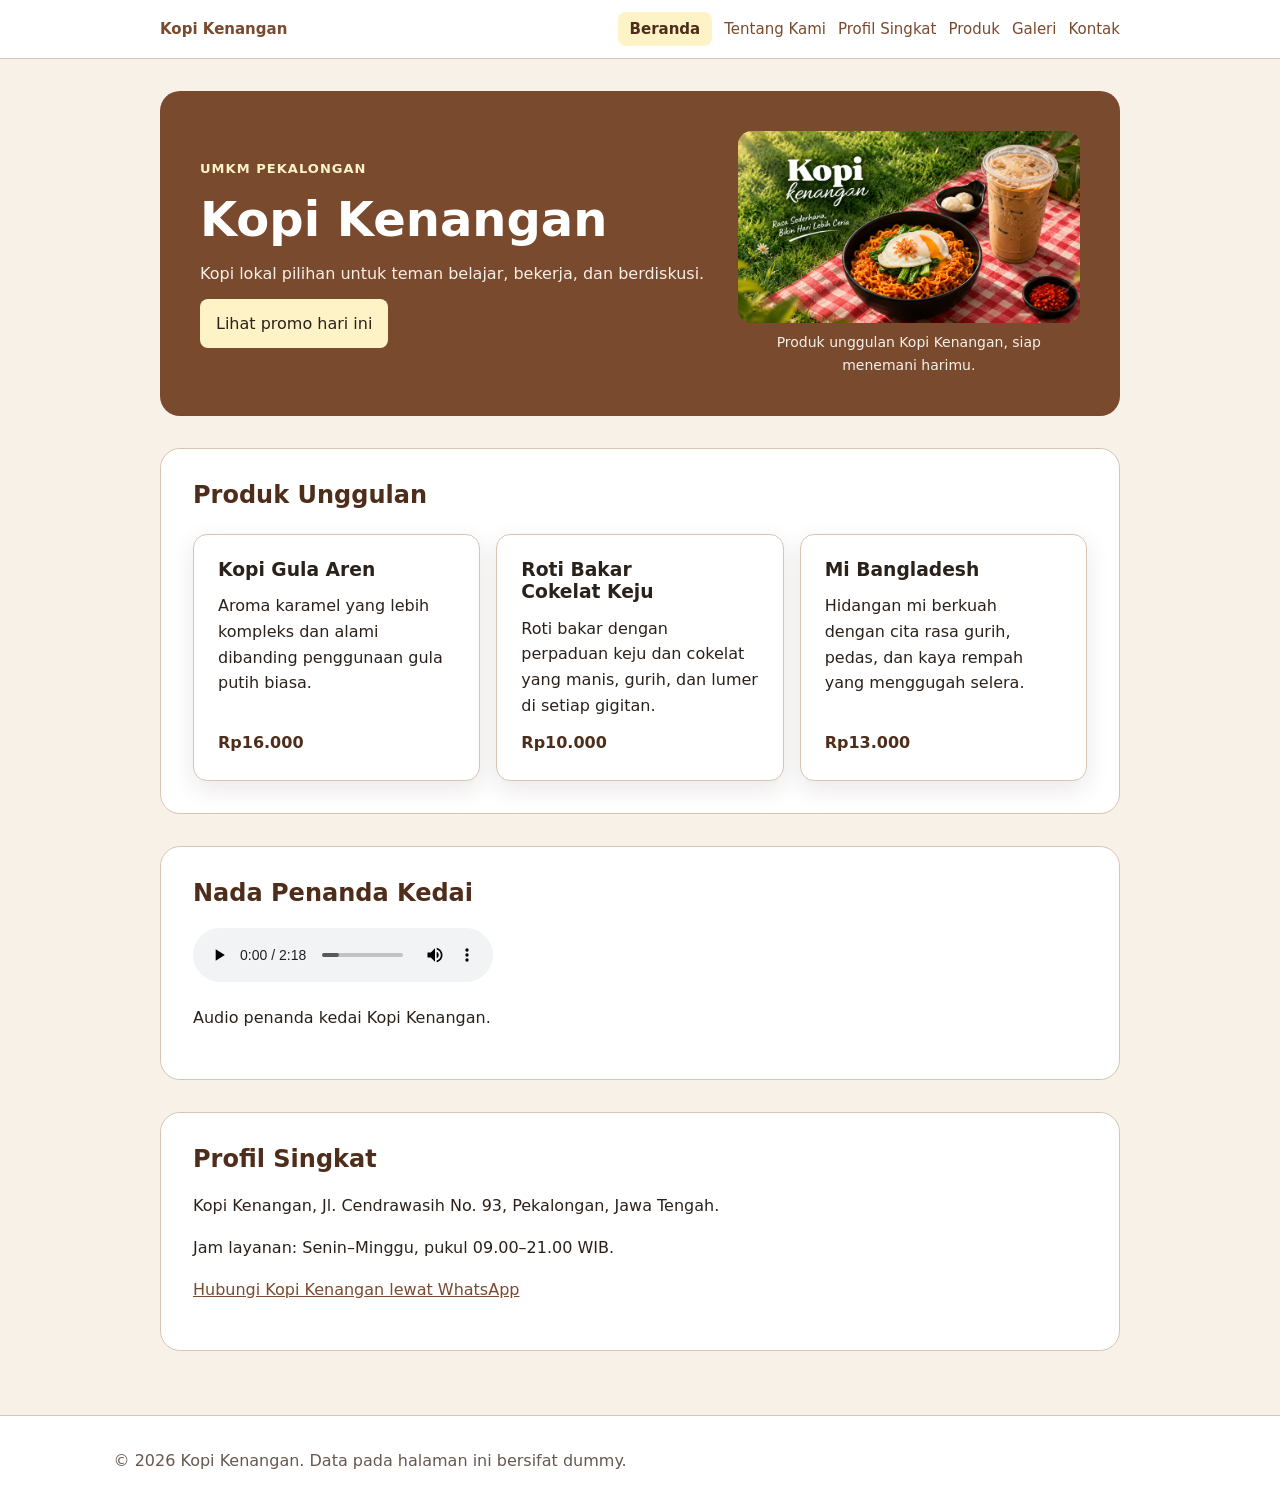
==== commit aab33887: "P08: UTS" ====
--- a/index.html
+++ b/index.html
@@ -1,4 +1,3 @@
-
 <!DOCTYPE html>
 <html lang="id">
 <head>
@@ -6,6 +5,7 @@
     <meta name="viewport" content="width=device-width, initial-scale=1" />
     <title>Kopi Kenangan - Website UMKM</title>
     <link rel="stylesheet" href="css/style.css" />
+    <script src="js/nav.js"></script>
 </head>
 <body>
     <a class="skip-link" href="#konten">Lewati ke konten utama</a>
@@ -13,7 +13,10 @@
     <header class="site-header">
         <nav class="nav" aria-label="Navigasi utama">
             <a class="brand" href="index.html">Kopi Kenangan</a>
-            <ul>
+            <button class="nav-toggle" type="button" aria-expanded="false" aria-controls="menu-utama" aria-label="Buka menu">
+                <span class="nav-toggle-bar" aria-hidden="true"></span>
+            </button>
+            <ul id="menu-utama">
                 <li><a aria-current="page" href="index.html">Beranda</a></li>
                 <li><a href="tentang.html">Tentang Kami</a></li>
                 <li><a href="#profil">Profil Singkat</a></li>
@@ -48,7 +51,7 @@
         <section aria-labelledby="produk-unggulan-title">
             <h2 id="produk-unggulan-title">Produk Unggulan</h2>
 
-            <div class="product-list">
+            <div class="product-grid">
                 <article class="product-card">
                     <h3>Kopi Gula Aren</h3>
                     <p>Aroma karamel yang lebih kompleks dan alami dibanding penggunaan gula putih biasa.</p>
--- a/css/style.css
+++ b/css/style.css
@@ -132,6 +132,84 @@
   text-decoration: none;
   background: var(--color-accent);
   border-radius: var(--radius-sm);
+}
+
+.js .nav {
+  flex-direction: row;
+  flex-wrap: wrap;
+  align-items: center;
+  justify-content: space-between;
+}
+
+.nav-toggle {
+  display: none;
+  align-items: center;
+  justify-content: center;
+  width: 2.75rem;
+  height: 2.75rem;
+  padding: 0;
+  background: transparent;
+  border: 1px solid var(--color-border);
+  border-radius: var(--radius-sm);
+}
+
+.nav-toggle:hover {
+  background: var(--color-accent);
+}
+
+.js .nav-toggle {
+  display: inline-flex;
+}
+
+.nav-toggle-bar,
+.nav-toggle-bar::before,
+.nav-toggle-bar::after {
+  display: block;
+  width: 1.25rem;
+  height: 2px;
+  background: var(--color-primary-strong);
+  border-radius: 2px;
+  transition: transform 0.2s ease, background 0.2s ease;
+}
+
+.nav-toggle-bar {
+  position: relative;
+}
+
+.nav-toggle-bar::before,
+.nav-toggle-bar::after {
+  position: absolute;
+  left: 0;
+  content: "";
+}
+
+.nav-toggle-bar::before {
+  top: -6px;
+}
+
+.nav-toggle-bar::after {
+  top: 6px;
+}
+
+.nav-toggle[aria-expanded="true"] .nav-toggle-bar {
+  background: transparent;
+}
+
+.nav-toggle[aria-expanded="true"] .nav-toggle-bar::before {
+  transform: translateY(6px) rotate(45deg);
+}
+
+.nav-toggle[aria-expanded="true"] .nav-toggle-bar::after {
+  transform: translateY(-6px) rotate(-45deg);
+}
+
+.js .nav ul {
+  display: none;
+  width: 100%;
+}
+
+.js .nav ul.is-open {
+  display: flex;
 }
 
 .page {
@@ -526,6 +604,20 @@
 }
 
 @media (min-width: 42rem) {
+  .js .nav {
+    flex-direction: column;
+    align-items: flex-start;
+  }
+
+  .js .nav-toggle {
+    display: none;
+  }
+
+  .js .nav ul {
+    display: flex;
+    width: auto;
+  }
+
   .nav ul {
     flex-direction: row;
   }
@@ -546,7 +638,8 @@
 }
 
 @media (min-width: 60rem) {
-  .nav {
+  .nav,
+  .js .nav {
     flex-direction: row;
     align-items: center;
     justify-content: space-between;
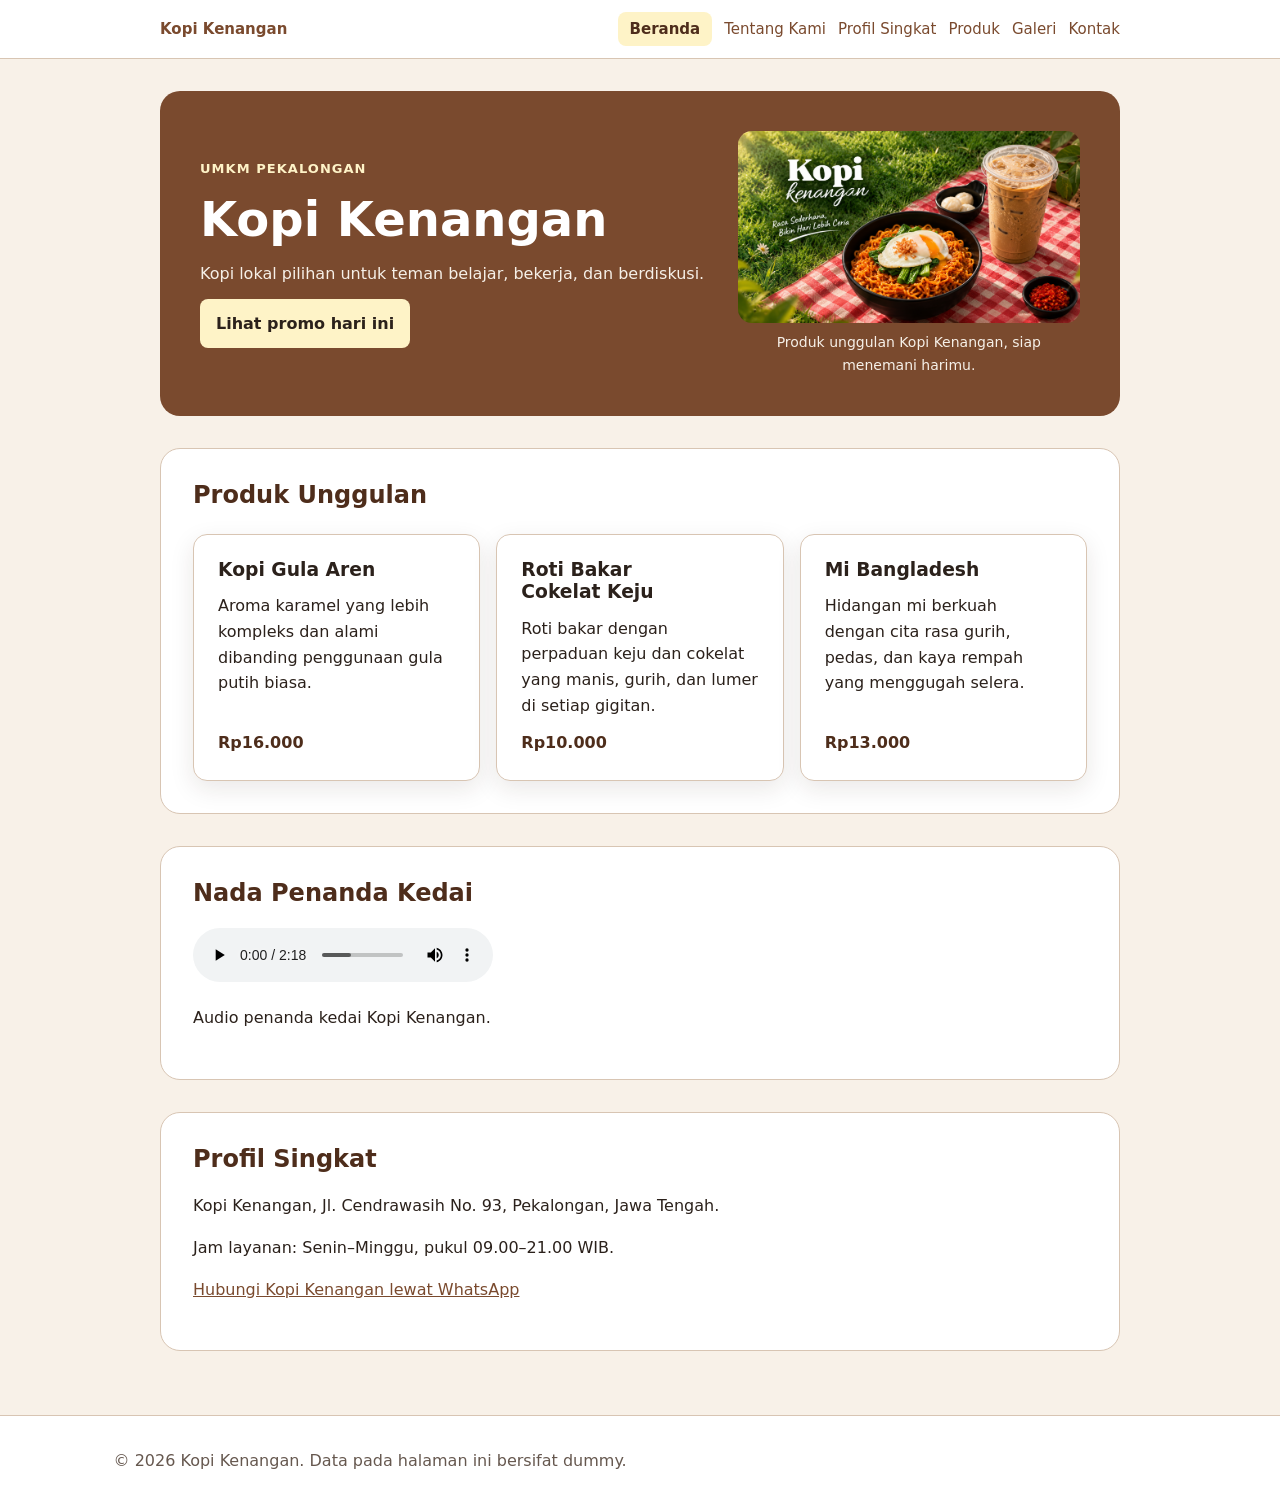
==== commit 2175a01f: "feat: tambahkan data produk dengan javascript" ====
--- a/index.html
+++ b/index.html
@@ -6,6 +6,7 @@
     <title>Kopi Kenangan - Website UMKM</title>
     <link rel="stylesheet" href="css/style.css" />
     <script src="js/nav.js"></script>
+    <script src="js/app.js" defer ></script>
 </head>
 <body>
     <a class="skip-link" href="#konten">Lewati ke konten utama</a>
--- a/css/style.css
+++ b/css/style.css
@@ -43,6 +43,13 @@
   line-height: 1.6;
 }
 
+input,
+select,
+textarea,
+button {
+  font: inherit;
+}
+
 img {
   display: block;
   max-width: 100%;
@@ -50,10 +57,8 @@
 }
 
 .hero-image {
-  display: block;
   width: 100%;
   max-width: 640px;
-  height: auto;
   border-radius: var(--radius-md);
 }
 
@@ -64,6 +69,8 @@
 a:hover {
   color: var(--color-primary-strong);
 }
+
+/* ---------- Header, footer, navigasi ---------- */
 
 .site-header,
 .site-footer {
@@ -95,7 +102,6 @@
 
 .brand {
   display: inline-block;
-  margin-bottom: 0;
   color: var(--color-text);
   font-weight: 800;
   text-decoration: none;
@@ -238,11 +244,6 @@
   grid-column: 1 / -1;
 }
 
-.hero-image {
-  width: 100%;
-  border-radius: var(--radius-md);
-}
-
 h1,
 h2,
 h3 {
@@ -265,10 +266,6 @@
 p,
 li {
   max-width: 68ch;
-}
-
-p {
-  line-height: 1.6;
 }
 
 .eyebrow {
@@ -281,7 +278,7 @@
 }
 
 .hero .eyebrow {
-  color: #fef3c7;
+  color: var(--color-accent);
 }
 
 .hero h1 {
@@ -295,10 +292,6 @@
 }
 
 .page img {
-  display: block;
-  width: 100%;
-  max-width: 100%;
-  height: auto;
   aspect-ratio: 16 / 9;
   object-fit: cover;
   object-position: center;
@@ -307,8 +300,6 @@
 }
 
 .hero img {
-  width: 100%;
-  height: auto;
   margin: 0;
   aspect-ratio: auto;
   border-radius: 14px;
@@ -344,9 +335,12 @@
   margin-bottom: 10px;
 }
 
+.section-header {
+  margin-bottom: var(--space-4);
+}
+
 .product-card,
 .media-card,
-table,
 form {
   margin-block: var(--space-3);
   padding: var(--space-3);
@@ -367,8 +361,11 @@
 
 table {
   width: 100%;
+  margin-block: var(--space-3);
+  background: var(--color-surface);
+  border: 1px solid var(--color-border);
   border-collapse: collapse;
-  border-radius: 0;
+  box-shadow: var(--shadow-card);
 }
 
 .table-scroll {
@@ -446,14 +443,7 @@
   border-radius: 999px;
 }
 
-.card-actions {
-  display: flex;
-  gap: var(--space-2);
-  align-items: center;
-  flex-wrap: wrap;
-  margin-top: auto;
-}
-
+.card-actions,
 .form-actions {
   display: flex;
   flex-wrap: wrap;
@@ -461,8 +451,8 @@
   align-items: center;
 }
 
-.media-card {
-  padding: var(--space-3);
+.card-actions {
+  margin-top: auto;
 }
 
 .media-card img {
@@ -472,6 +462,40 @@
 .media-card figcaption {
   font-size: 14px;
   line-height: 1.5;
+}
+
+.js-product-grid {
+  display: grid;
+  grid-template-columns: repeat(auto-fit, minmax(14rem, 1fr));
+  gap: var(--space-4);
+}
+
+.js-product-card {
+  padding: var(--space-4);
+  border: 1px solid var(--color-border);
+  border-radius: var(--radius-lg);
+  background: var(--color-surface);
+}
+
+.stock-badge {
+  display: inline-flex;
+  margin-block-start: var(--space-2);
+  padding: 0.25rem 0.6rem;
+  border-radius: 999px;
+  font-size: 0.85rem;
+  font-weight: 700;
+  background: #dcfce7;
+  color: #166534;
+}
+
+.stock-badge.warning {
+  background: #fef3c7;
+  color: #92400e;
+}
+
+.stock-badge.empty {
+  background: #fee2e2;
+  color: #991b1b;
 }
 
 .button,
@@ -479,7 +503,6 @@
   display: inline-block;
   padding: var(--space-2) var(--space-3);
   color: var(--color-surface);
-  font: inherit;
   font-weight: 700;
   text-decoration: none;
   cursor: pointer;
@@ -522,6 +545,8 @@
   outline-offset: 3px;
 }
 
+/* ---------- Form ---------- */
+
 .field {
   margin-bottom: var(--space-3);
 }
@@ -539,7 +564,6 @@
   width: 100%;
   padding: var(--space-2);
   color: inherit;
-  font: inherit;
   background: var(--color-surface);
   border: 1px solid var(--color-border);
   border-radius: var(--radius-sm);
@@ -558,8 +582,9 @@
   border-radius: var(--radius-sm);
 }
 
-audio {
-  max-width: 100%;
+#form-kontak {
+  max-width: 640px;
+  padding: var(--space-4);
 }
 
 #preview-form {
@@ -568,14 +593,6 @@
   background: var(--color-surface);
   border: 1px solid var(--color-border);
   border-radius: var(--radius-sm);
-}
-
-#form-kontak {
-  max-width: 640px;
-  padding: var(--space-4);
-  background: var(--color-surface);
-  border: 1px solid var(--color-border);
-  border-radius: var(--radius-md);
 }
 
 section[aria-labelledby="preview-title"] {
@@ -587,11 +604,8 @@
   border-radius: var(--radius-md);
 }
 
-input,
-select,
-textarea,
-button {
-  font: inherit;
+audio {
+  max-width: 100%;
 }
 
 pre {
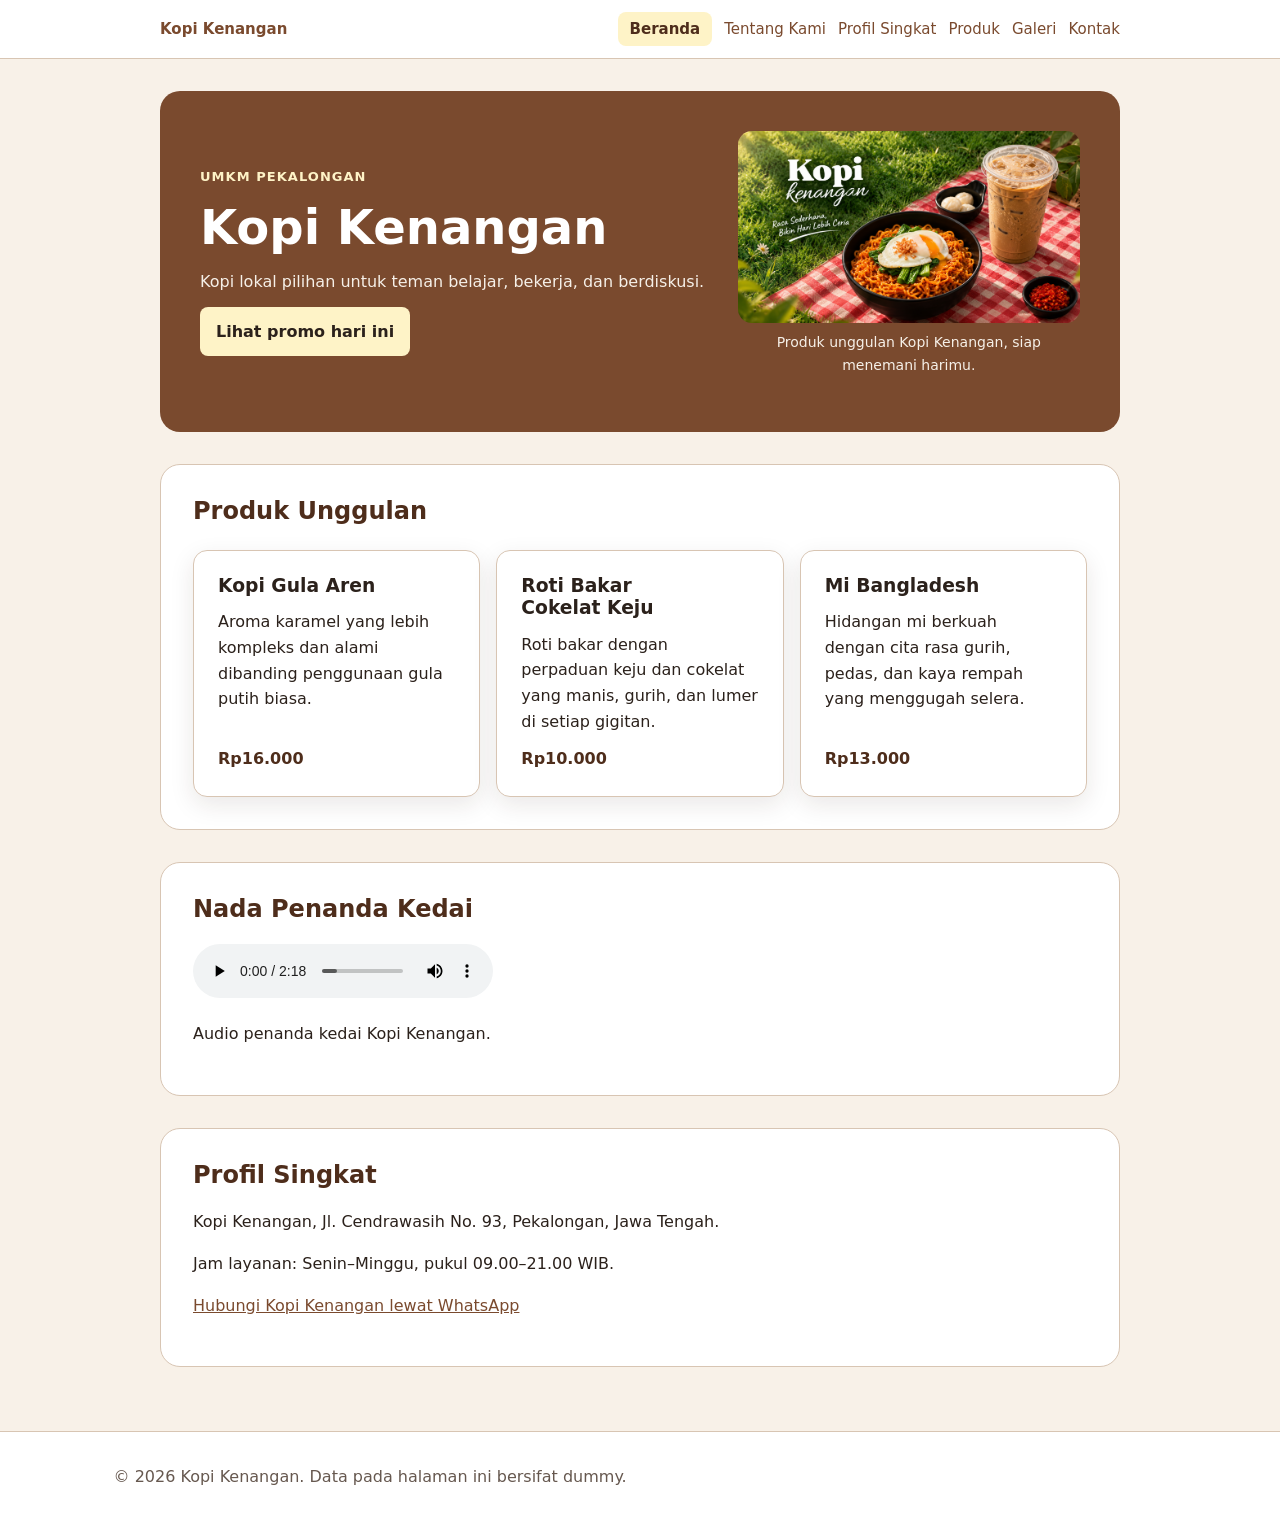
==== commit 6810e8f2: "refactor katalog produk dengan function dan array methods" ====
--- a/index.html
+++ b/index.html
@@ -5,8 +5,8 @@
     <meta name="viewport" content="width=device-width, initial-scale=1" />
     <title>Kopi Kenangan - Website UMKM</title>
     <link rel="stylesheet" href="css/style.css" />
+    <link rel="icon" href="data:," />
     <script src="js/nav.js"></script>
-    <script src="js/app.js" defer ></script>
 </head>
 <body>
     <a class="skip-link" href="#konten">Lewati ke konten utama</a>
--- a/css/style.css
+++ b/css/style.css
@@ -70,8 +70,6 @@
   color: var(--color-primary-strong);
 }
 
-/* ---------- Header, footer, navigasi ---------- */
-
 .site-header,
 .site-footer {
   padding: var(--space-3) var(--space-4);
@@ -295,7 +293,7 @@
   aspect-ratio: 16 / 9;
   object-fit: cover;
   object-position: center;
-  margin: 28px 0;
+  margin: var(--space-3) 0 var(--space-2);
   border-radius: 16px;
 }
 
@@ -316,6 +314,14 @@
   color: #f6f0e8;
   font-size: 14px;
   text-align: center;
+}
+
+.page figure:not(.media-card) {
+  margin-block: 0;
+}
+
+.page figure:not(.media-card) figcaption {
+  margin-bottom: var(--space-3);
 }
 
 .page > section:not(.hero) {
@@ -496,6 +502,11 @@
 .stock-badge.empty {
   background: #fee2e2;
   color: #991b1b;
+}
+
+#produk-unggulan {
+  font-weight: 700;
+  color: var(--color-primary, #6f3b1f);
 }
 
 .button,
@@ -545,8 +556,6 @@
   outline-offset: 3px;
 }
 
-/* ---------- Form ---------- */
-
 .field {
   margin-bottom: var(--space-3);
 }
